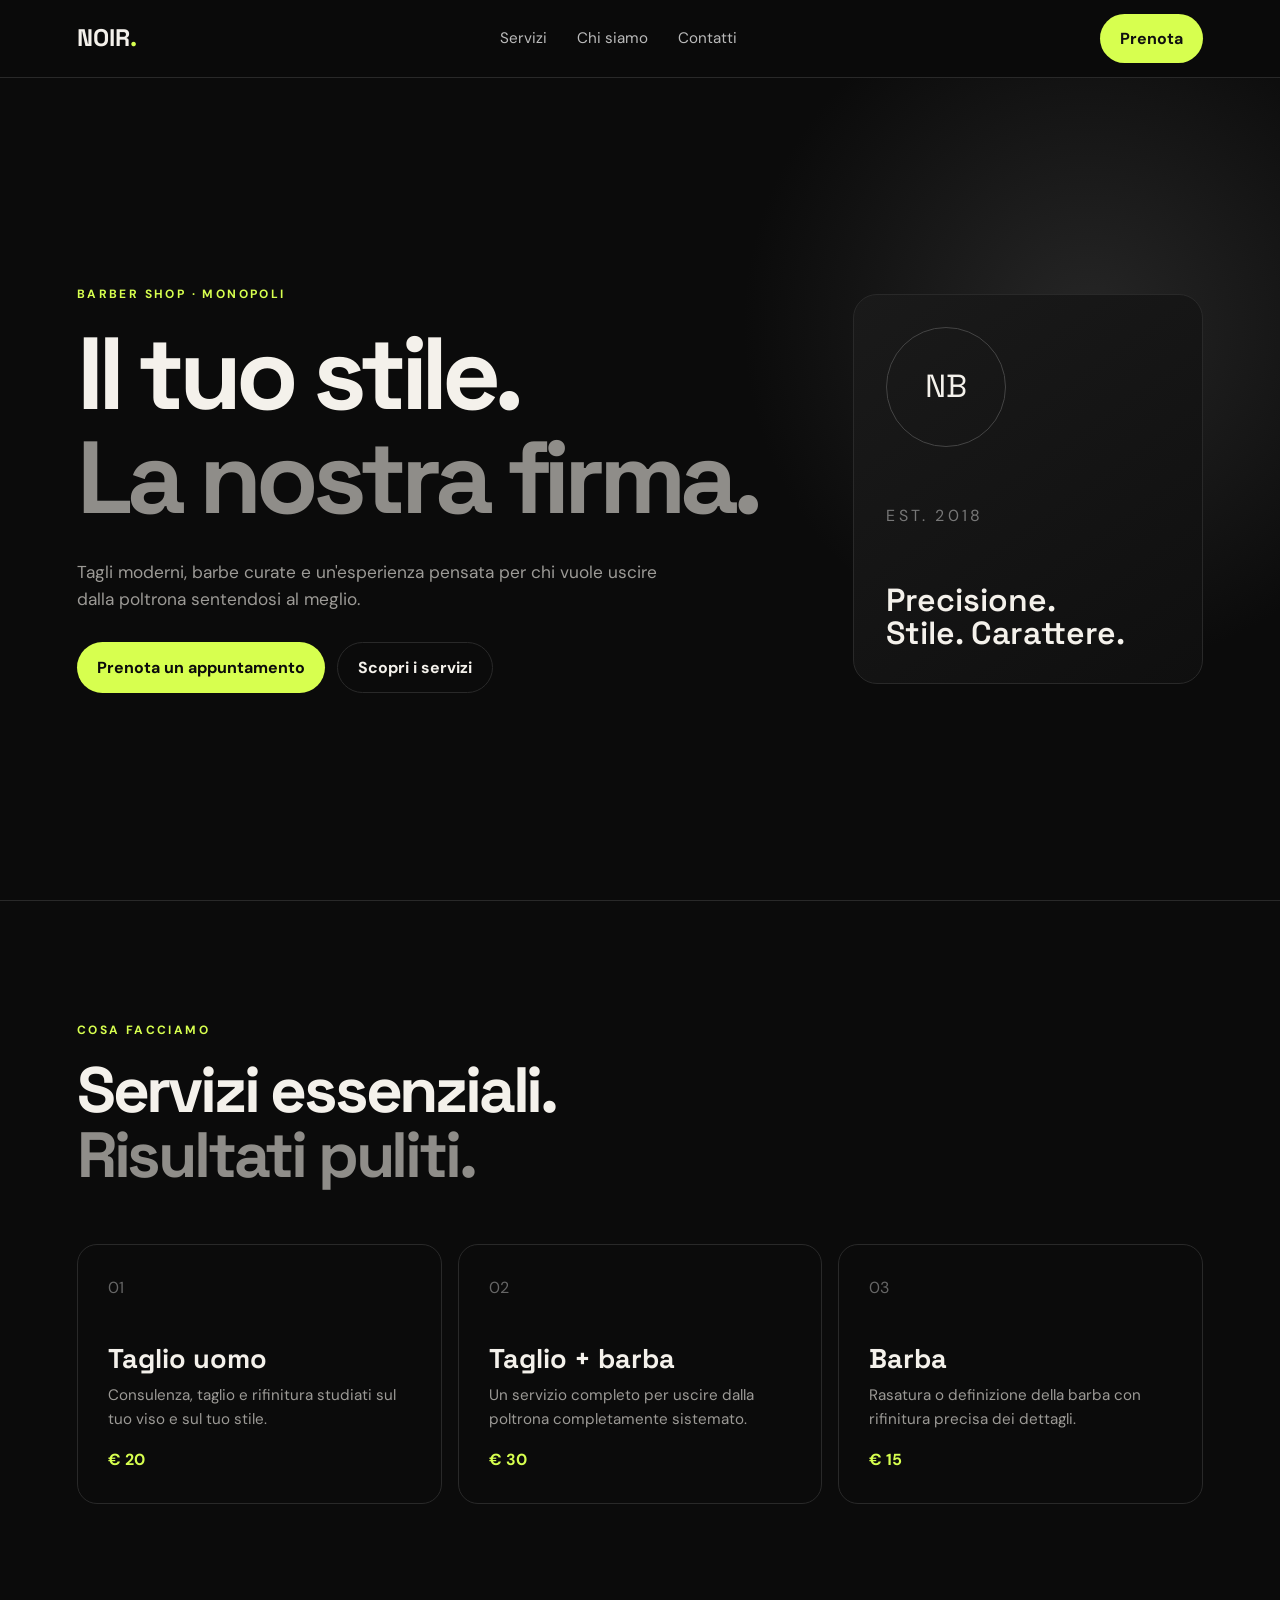
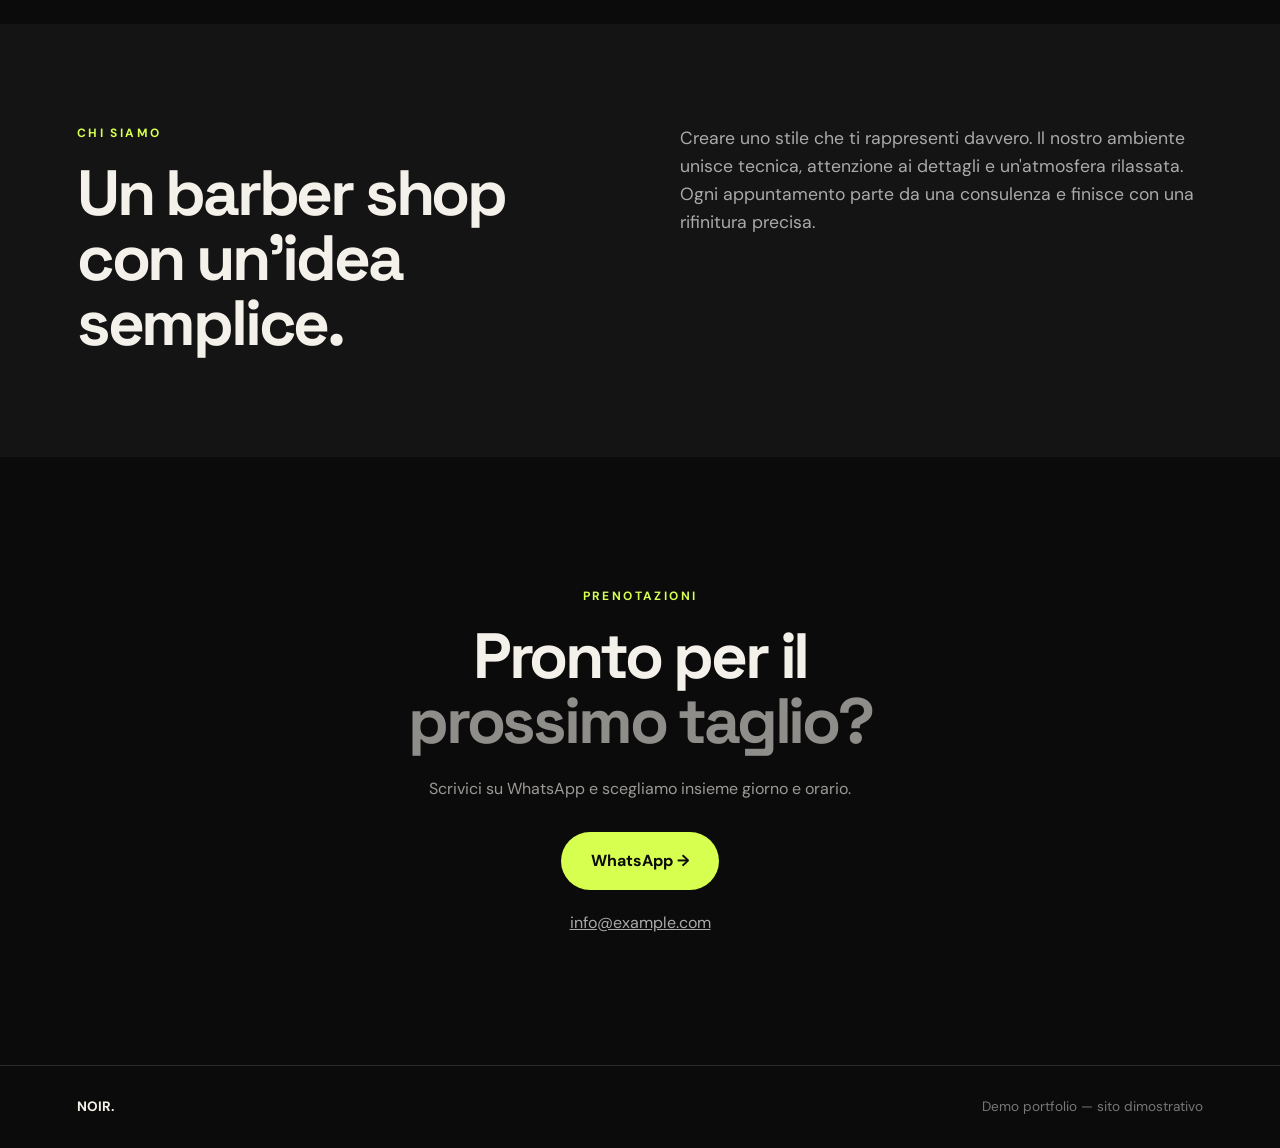
==== index.html @ 7ee90dfe "Add files via upload" ====
<!DOCTYPE html>
<html lang="it">
<head>
  <meta charset="UTF-8">
  <meta name="viewport" content="width=device-width, initial-scale=1.0">
  <meta name="description" content="Demo sito web moderno per barber shop.">
  <title>NOIR BARBER — Demo</title>
  <link rel="stylesheet" href="style.css">
</head>
<body>
  <header class="nav">
    <a class="logo" href="#home">NOIR<span>.</span></a>
    <nav>
      <a href="#servizi">Servizi</a>
      <a href="#chi-siamo">Chi siamo</a>
      <a href="#contatti">Contatti</a>
    </nav>
    <a class="nav-btn" href="#contatti">Prenota</a>
  </header>

  <main>
    <section class="hero" id="home">
      <div class="hero-content">
        <p class="eyebrow">BARBER SHOP · MONOPOLI</p>
        <h1>Il tuo stile.<br><span>La nostra firma.</span></h1>
        <p class="hero-text">Tagli moderni, barbe curate e un'esperienza pensata per chi vuole uscire dalla poltrona sentendosi al meglio.</p>
        <div class="actions">
          <a class="btn primary" href="#contatti">Prenota un appuntamento</a>
          <a class="btn ghost" href="#servizi">Scopri i servizi</a>
        </div>
      </div>
      <div class="hero-card">
        <div class="circle">NB</div>
        <p>EST. 2018</p>
        <strong>Precisione.<br>Stile. Carattere.</strong>
      </div>
    </section>

    <section class="section" id="servizi">
      <div class="section-heading">
        <p class="eyebrow">COSA FACCIAMO</p>
        <h2>Servizi essenziali.<br><span>Risultati puliti.</span></h2>
      </div>
      <div class="services">
        <article><span>01</span><h3>Taglio uomo</h3><p>Consulenza, taglio e rifinitura studiati sul tuo viso e sul tuo stile.</p><b>€ 20</b></article>
        <article><span>02</span><h3>Taglio + barba</h3><p>Un servizio completo per uscire dalla poltrona completamente sistemato.</p><b>€ 30</b></article>
        <article><span>03</span><h3>Barba</h3><p>Rasatura o definizione della barba con rifinitura precisa dei dettagli.</p><b>€ 15</b></article>
      </div>
    </section>

    <section class="about" id="chi-siamo">
      <div>
        <p class="eyebrow">CHI SIAMO</p>
        <h2>Un barber shop con un'idea semplice.</h2>
      </div>
      <p>Creare uno stile che ti rappresenti davvero. Il nostro ambiente unisce tecnica, attenzione ai dettagli e un'atmosfera rilassata. Ogni appuntamento parte da una consulenza e finisce con una rifinitura precisa.</p>
    </section>

    <section class="cta" id="contatti">
      <p class="eyebrow">PRENOTAZIONI</p>
      <h2>Pronto per il<br><span>prossimo taglio?</span></h2>
      <p>Scrivici su WhatsApp e scegliamo insieme giorno e orario.</p>
      <!-- Sostituisci 393331234567 con il vero numero del cliente -->
      <a class="btn primary big" href="https://wa.me/393331234567?text=Ciao%20Noir%20Barber%2C%20vorrei%20prenotare%20un%20appuntamento." target="_blank" rel="noopener">WhatsApp →</a>
      <a class="email" href="mailto:info@example.com">info@example.com</a>
    </section>
  </main>

  <footer>
    <strong>NOIR.</strong>
    <span>Demo portfolio — sito dimostrativo</span>
  </footer>
  <script src="script.js"></script>
</body>
</html>
---- style.css ----
@import url('https://fonts.googleapis.com/css2?family=DM+Sans:wght@400;500;700&family=Space+Grotesk:wght@500;600;700&display=swap');

:root{--bg:#0b0b0b;--panel:#141414;--text:#f4f1eb;--muted:#9c9a96;--line:#292929;--accent:#d7ff4f}
*{box-sizing:border-box;margin:0;padding:0}
html{scroll-behavior:smooth}
body{background:var(--bg);color:var(--text);font-family:'DM Sans',sans-serif;line-height:1.6}
a{color:inherit;text-decoration:none}
.nav{height:78px;padding:0 6%;display:flex;align-items:center;justify-content:space-between;border-bottom:1px solid var(--line);position:sticky;top:0;background:rgba(11,11,11,.9);backdrop-filter:blur(12px);z-index:10}
.logo{font-family:'Space Grotesk';font-weight:700;font-size:1.5rem}.logo span{color:var(--accent)}
nav{display:flex;gap:30px;color:#bbb;font-size:.95rem}nav a:hover{color:var(--text)}
.nav-btn,.btn{display:inline-flex;align-items:center;justify-content:center;border-radius:999px;padding:12px 20px;font-weight:700}
.nav-btn{background:var(--accent);color:#101010}
.hero{min-height:calc(100vh - 78px);padding:8% 6%;display:grid;grid-template-columns:1.35fr .65fr;gap:50px;align-items:center;background:radial-gradient(circle at 85% 30%,#262626 0,transparent 28%)}
.eyebrow{font-size:.75rem;letter-spacing:.2em;color:var(--accent);font-weight:700;margin-bottom:18px}
h1,h2,h3{font-family:'Space Grotesk',sans-serif;line-height:1.02}
h1{font-size:clamp(3.4rem,8vw,7.5rem);letter-spacing:-.06em}
h1 span,h2 span{color:#8f8d89}
.hero-text{max-width:620px;color:var(--muted);font-size:1.08rem;margin:28px 0}
.actions{display:flex;gap:12px;flex-wrap:wrap}
.btn{transition:.2s transform,.2s opacity}.btn:hover{transform:translateY(-2px)}
.primary{background:var(--accent);color:#0b0b0b}.ghost{border:1px solid var(--line);color:var(--text)}
.hero-card{min-height:390px;border:1px solid var(--line);background:linear-gradient(145deg,#1a1a1a,#0f0f0f);padding:32px;display:flex;flex-direction:column;justify-content:space-between;border-radius:24px}
.circle{width:120px;height:120px;border-radius:50%;display:grid;place-items:center;border:1px solid #444;font-family:'Space Grotesk';font-size:2rem}
.hero-card p{color:#777;letter-spacing:.2em}.hero-card strong{font:600 2rem/1.05 'Space Grotesk'}
.section{padding:120px 6%;border-top:1px solid var(--line)}
.section-heading h2,.about h2,.cta h2{font-size:clamp(2.5rem,5vw,5rem);letter-spacing:-.05em}
.services{display:grid;grid-template-columns:repeat(3,1fr);gap:16px;margin-top:55px}
.services article{border:1px solid var(--line);border-radius:20px;padding:30px;min-height:260px;display:flex;flex-direction:column}
.services span{color:#666}.services h3{font-size:1.7rem;margin:45px 0 10px}.services p{color:var(--muted);font-size:.95rem}.services b{margin-top:auto;color:var(--accent)}
.about{padding:100px 6%;display:grid;grid-template-columns:1fr 1fr;gap:80px;background:var(--panel)}
.about>p{color:#aaa;font-size:1.1rem;max-width:600px}
.cta{text-align:center;padding:130px 6%}.cta h2{margin-bottom:22px}.cta>p:not(.eyebrow){color:var(--muted);margin-bottom:30px}.big{padding:16px 30px}.email{display:block;margin-top:20px;color:#aaa;text-decoration:underline}
footer{padding:30px 6%;border-top:1px solid var(--line);display:flex;justify-content:space-between;color:#777;font-size:.85rem}footer strong{color:var(--text)}
@media(max-width:800px){nav{display:none}.hero{grid-template-columns:1fr;padding-top:70px}.hero-card{min-height:280px}.services,.about{grid-template-columns:1fr}.section{padding:80px 6%}.about{gap:35px}.hero h1{font-size:clamp(3.3rem,16vw,5rem)}footer{flex-direction:column;gap:8px}}
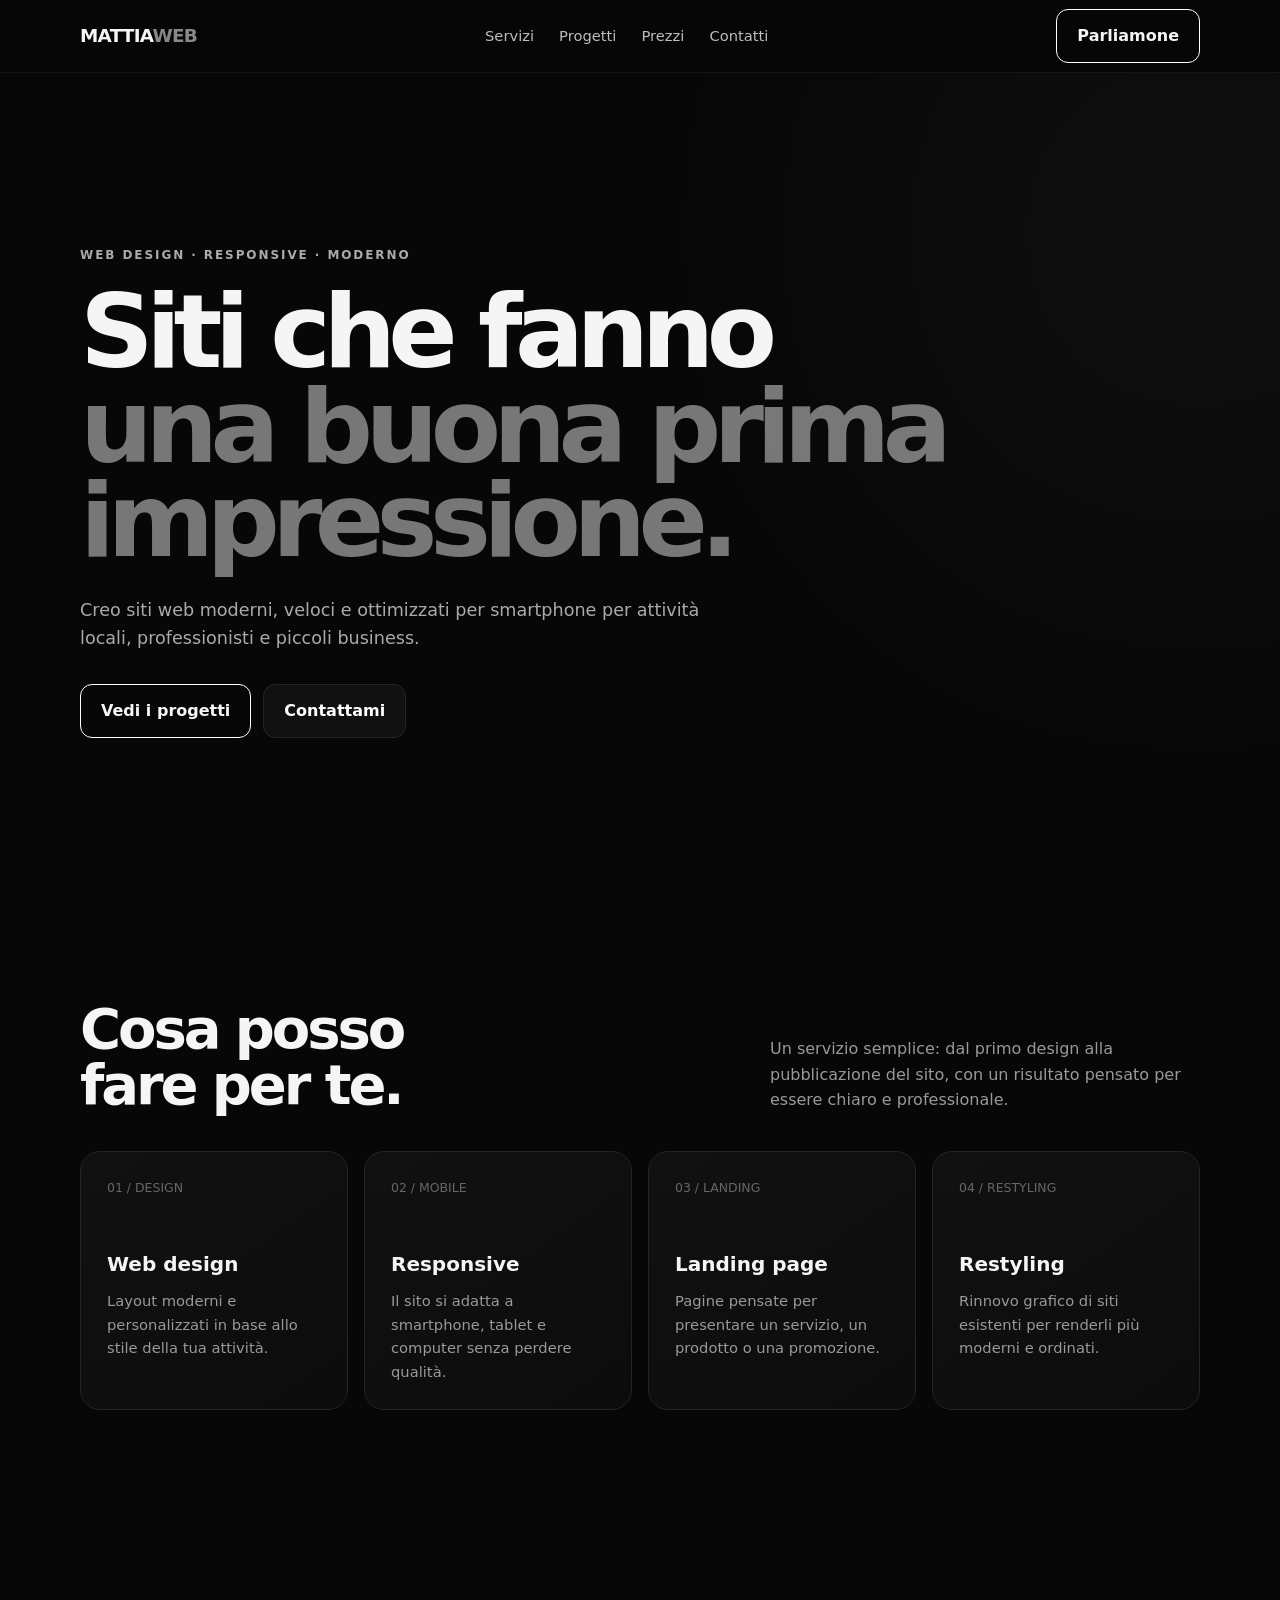
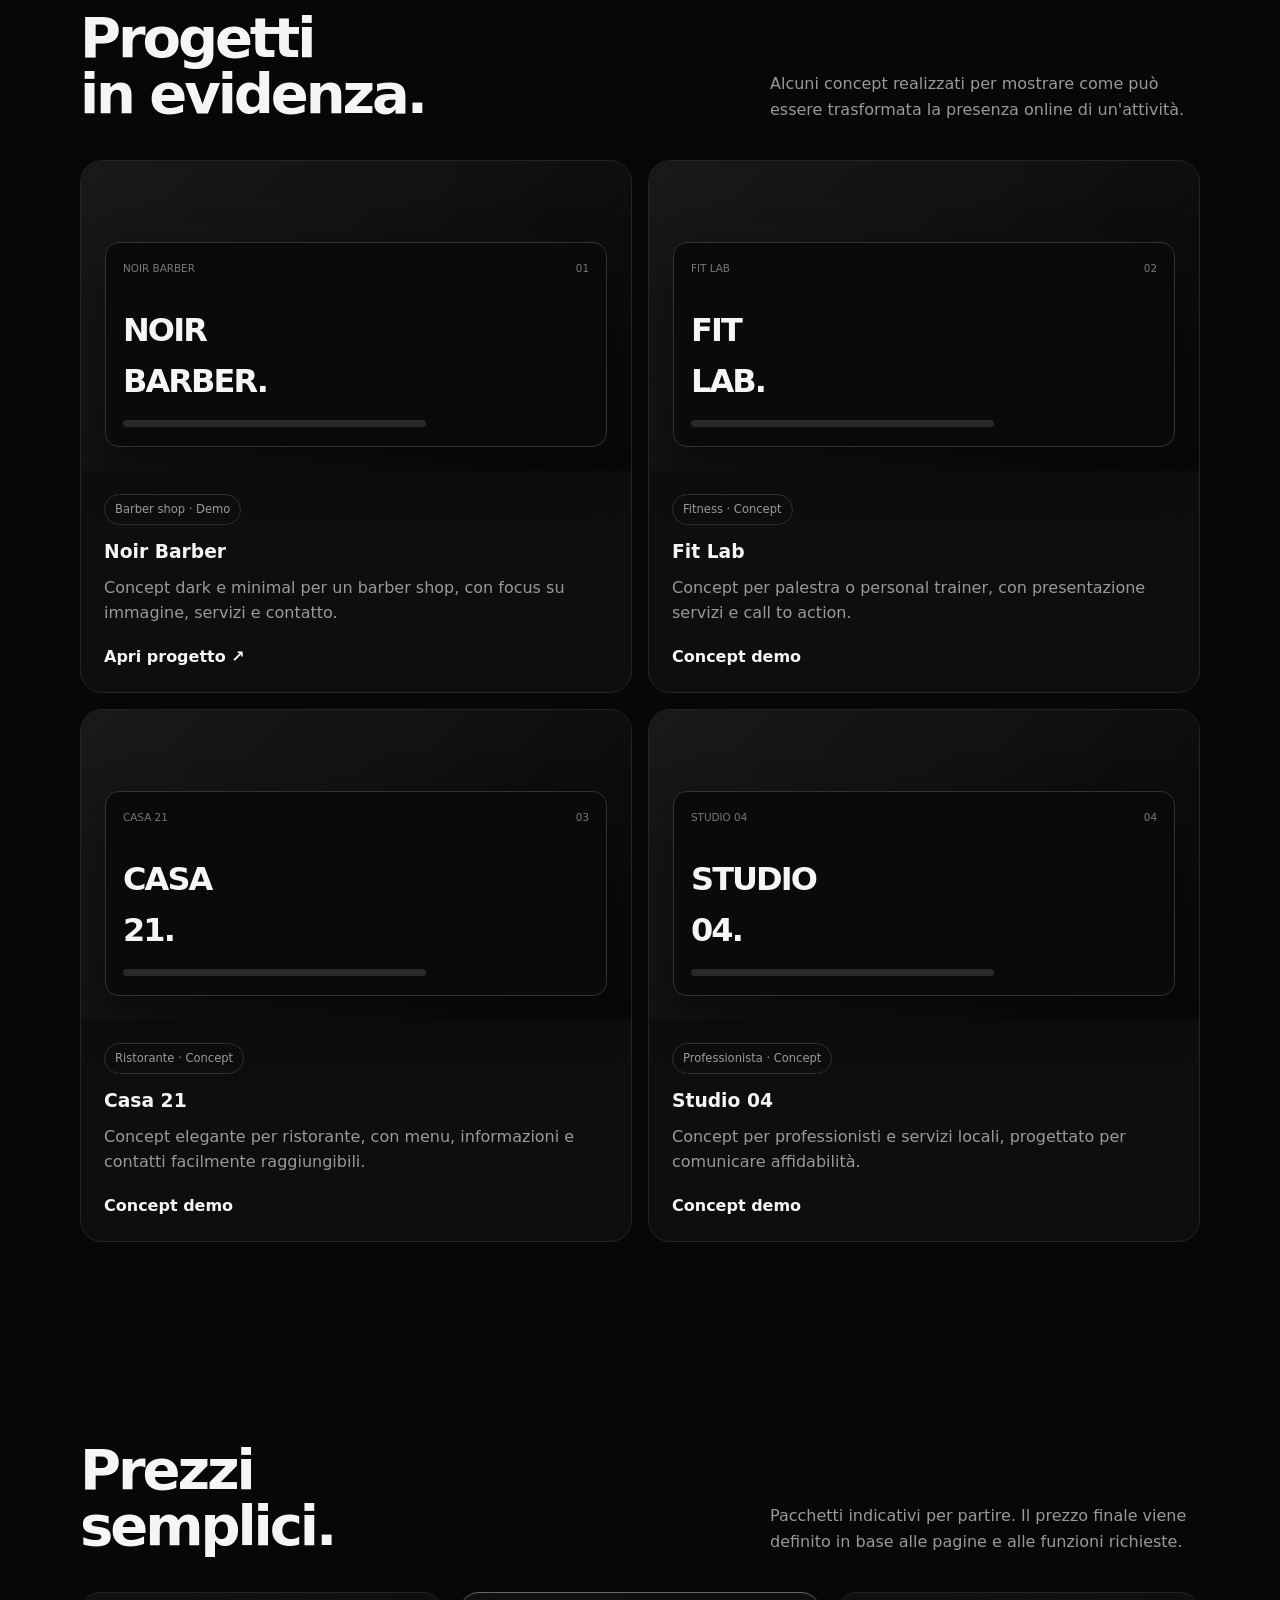
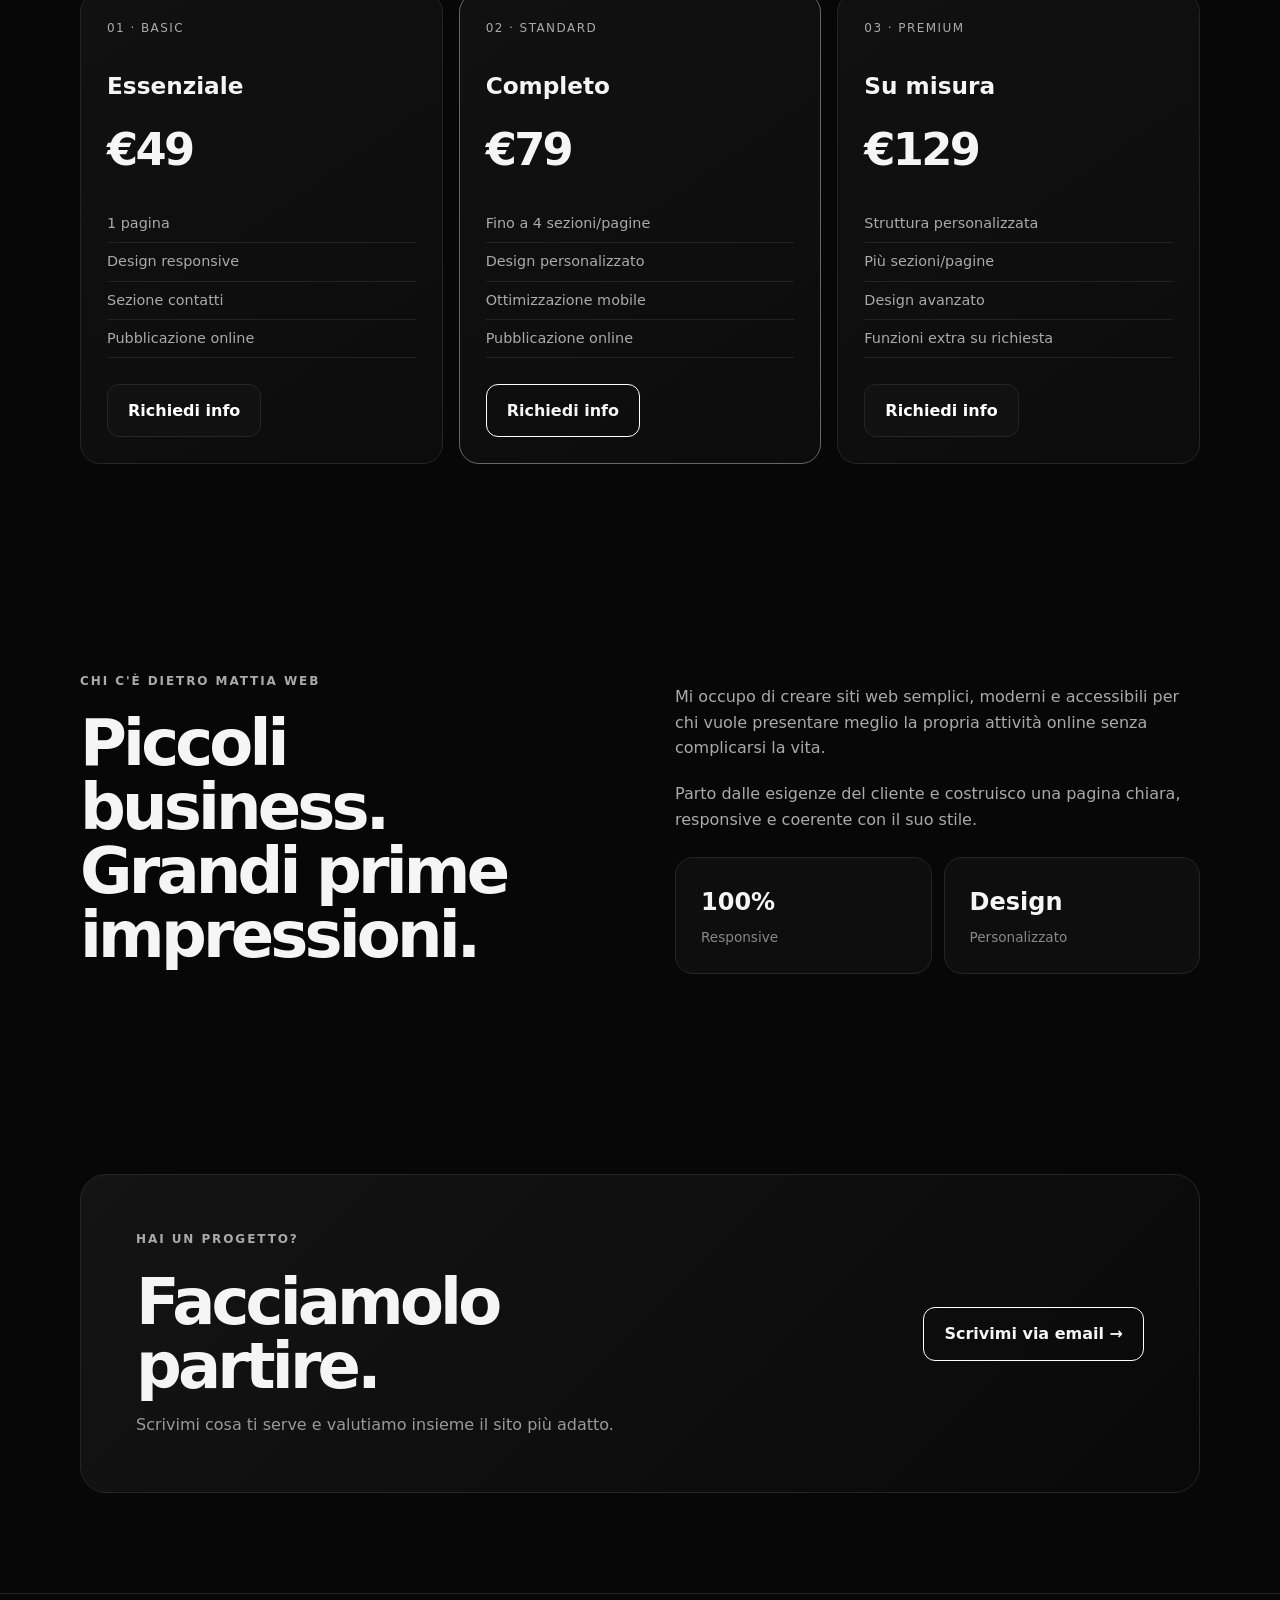
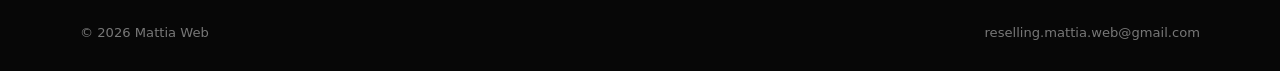
==== commit 75ed2b2d: "Rename index (1).html to index.html" ====
--- a/index.html
+++ b/index.html
@@ -3,73 +3,271 @@
 <head>
   <meta charset="UTF-8">
   <meta name="viewport" content="width=device-width, initial-scale=1.0">
-  <meta name="description" content="Demo sito web moderno per barber shop.">
-  <title>NOIR BARBER — Demo</title>
-  <link rel="stylesheet" href="style.css">
+  <meta name="description" content="Mattia Web - Siti web moderni e responsive per attività locali, professionisti e piccoli business.">
+  <title>Mattia Web — Siti web moderni</title>
+  <style>
+    :root{
+      --bg:#070707; --card:#101010; --card2:#151515; --text:#f5f5f5;
+      --muted:#a3a3a3; --line:#252525; --accent:#fff; --max:1120px;
+    }
+    *{box-sizing:border-box;margin:0;padding:0}
+    html{scroll-behavior:smooth}
+    body{font-family:Inter,system-ui,-apple-system,Segoe UI,Roboto,Arial,sans-serif;background:var(--bg);color:var(--text);line-height:1.6}
+    a{color:inherit;text-decoration:none}
+    .container{width:min(var(--max),92%);margin:auto}
+    nav{position:sticky;top:0;z-index:20;background:rgba(7,7,7,.82);backdrop-filter:blur(14px);border-bottom:1px solid rgba(255,255,255,.06)}
+    .navin{height:72px;display:flex;align-items:center;justify-content:space-between}
+    .logo{font-size:1.15rem;font-weight:800;letter-spacing:-.04em}
+    .logo span{color:#888}
+    .navlinks{display:flex;gap:25px;color:#bdbdbd;font-size:.92rem}
+    .navlinks a:hover{color:#fff}
+    .btn{display:inline-flex;align-items:center;justify-content:center;padding:13px 20px;border:1px solid #fff;border-radius:12px;font-weight:700;transition:.2s}
+    .btn:hover{background:#fff;color:#000;transform:translateY(-2px)}
+    .btn.dark{border-color:var(--line);background:#111;color:#fff}
+    .hero{min-height:calc(100vh - 72px);display:flex;align-items:center;padding:90px 0 80px;position:relative;overflow:hidden}
+    .hero:before{content:"";position:absolute;width:520px;height:520px;border-radius:50%;background:#fff;filter:blur(180px);opacity:.055;right:-180px;top:-100px}
+    .eyebrow{color:#aaa;text-transform:uppercase;letter-spacing:.16em;font-size:.75rem;font-weight:700;margin-bottom:20px}
+    h1{font-size:clamp(3.1rem,8vw,7rem);line-height:.92;letter-spacing:-.075em;max-width:900px}
+    .hero h1 span{color:#777}
+    .lead{max-width:650px;color:#aaa;font-size:1.1rem;margin:28px 0 32px}
+    .actions{display:flex;gap:12px;flex-wrap:wrap}
+    section{padding:100px 0}
+    .section-head{display:flex;justify-content:space-between;gap:30px;align-items:end;margin-bottom:38px}
+    .section-head h2{font-size:clamp(2rem,5vw,3.5rem);letter-spacing:-.055em;line-height:1}
+    .section-head p{max-width:430px;color:#999}
+    .grid{display:grid;gap:16px}
+    .services{grid-template-columns:repeat(4,1fr)}
+    .card{background:linear-gradient(145deg,#111,#0c0c0c);border:1px solid var(--line);border-radius:20px;padding:26px;min-height:210px}
+    .num{color:#666;font-size:.78rem;margin-bottom:50px}
+    .card h3{font-size:1.25rem;margin-bottom:9px}
+    .card p{color:#999;font-size:.92rem}
+    .projects{grid-template-columns:repeat(2,1fr)}
+    .project{overflow:hidden;border:1px solid var(--line);border-radius:22px;background:#0e0e0e}
+    .preview{height:310px;padding:24px;display:flex;align-items:end;background:linear-gradient(135deg,#191919,#080808)}
+    .mock{width:100%;height:205px;border:1px solid #333;border-radius:14px;background:#0a0a0a;padding:17px;box-shadow:0 18px 50px rgba(0,0,0,.45)}
+    .mocktop{display:flex;justify-content:space-between;color:#777;font-size:.65rem;margin-bottom:28px}
+    .mocktitle{font-size:2rem;letter-spacing:-.06em;font-weight:800}
+    .mockline{height:7px;background:#292929;border-radius:8px;width:65%;margin-top:13px}
+    .project-body{padding:23px}
+    .tag{display:inline-block;border:1px solid #303030;border-radius:100px;padding:5px 10px;color:#999;font-size:.72rem;margin-bottom:12px}
+    .project-body p{color:#999;margin:8px 0 18px}
+    .textlink{font-weight:700}
+    .textlink:hover{text-decoration:underline}
+    .pricing{grid-template-columns:repeat(3,1fr)}
+    .price{position:relative}
+    .price.featured{border-color:#666}
+    .price .label{font-size:.75rem;color:#aaa;margin-bottom:28px;text-transform:uppercase;letter-spacing:.12em}
+    .price h3{font-size:1.45rem}
+    .price strong{font-size:2.8rem;letter-spacing:-.06em;display:block;margin:10px 0 18px}
+    .price ul{list-style:none;color:#aaa;font-size:.9rem;margin:20px 0 26px}
+    .price li{padding:7px 0;border-bottom:1px solid #222}
+    .about{display:grid;grid-template-columns:1fr 1fr;gap:70px;align-items:center}
+    .about h2{font-size:clamp(2.2rem,5vw,4.5rem);letter-spacing:-.06em;line-height:1}
+    .about p{color:#aaa;margin-top:20px}
+    .facts{display:grid;grid-template-columns:1fr 1fr;gap:12px}
+    .fact{border:1px solid var(--line);border-radius:18px;padding:25px;background:#0e0e0e}
+    .fact strong{font-size:1.5rem}
+    .fact span{display:block;color:#888;font-size:.85rem;margin-top:5px}
+    .contact{border:1px solid var(--line);border-radius:26px;padding:55px;background:linear-gradient(135deg,#141414,#090909);display:flex;justify-content:space-between;align-items:center;gap:30px}
+    .contact h2{font-size:clamp(2.2rem,5vw,4rem);letter-spacing:-.06em;line-height:1}
+    .contact p{color:#999;margin-top:14px}
+    footer{border-top:1px solid var(--line);padding:28px 0;color:#777;font-size:.82rem}
+    .footin{display:flex;justify-content:space-between;gap:20px}
+    @media(max-width:850px){
+      .services,.pricing{grid-template-columns:1fr 1fr}
+      .about{grid-template-columns:1fr}
+      .contact{display:block}.contact .btn{margin-top:25px}
+    }
+    @media(max-width:620px){
+      .navlinks{display:none}.navin{height:62px}
+      .hero{min-height:auto;padding:85px 0}
+      section{padding:75px 0}
+      .services,.pricing,.projects{grid-template-columns:1fr}
+      .preview{height:260px}.mock{height:175px}
+      .section-head{display:block}.section-head p{margin-top:15px}
+      .facts{grid-template-columns:1fr}
+      .footin{display:block}.footin span{display:block;margin-top:8px}
+    }
+  </style>
 </head>
 <body>
-  <header class="nav">
-    <a class="logo" href="#home">NOIR<span>.</span></a>
-    <nav>
+
+<nav>
+  <div class="container navin">
+    <a class="logo" href="#">MATTIA<span>WEB</span></a>
+    <div class="navlinks">
       <a href="#servizi">Servizi</a>
-      <a href="#chi-siamo">Chi siamo</a>
+      <a href="#progetti">Progetti</a>
+      <a href="#prezzi">Prezzi</a>
       <a href="#contatti">Contatti</a>
-    </nav>
-    <a class="nav-btn" href="#contatti">Prenota</a>
-  </header>
-
-  <main>
-    <section class="hero" id="home">
-      <div class="hero-content">
-        <p class="eyebrow">BARBER SHOP · MONOPOLI</p>
-        <h1>Il tuo stile.<br><span>La nostra firma.</span></h1>
-        <p class="hero-text">Tagli moderni, barbe curate e un'esperienza pensata per chi vuole uscire dalla poltrona sentendosi al meglio.</p>
-        <div class="actions">
-          <a class="btn primary" href="#contatti">Prenota un appuntamento</a>
-          <a class="btn ghost" href="#servizi">Scopri i servizi</a>
-        </div>
+    </div>
+    <a class="btn" href="mailto:reselling.mattia.web@gmail.com">Parliamone</a>
+  </div>
+</nav>
+
+<header class="hero">
+  <div class="container">
+    <div class="eyebrow">Web design · Responsive · Moderno</div>
+    <h1>Siti che fanno<br><span>una buona prima impressione.</span></h1>
+    <p class="lead">Creo siti web moderni, veloci e ottimizzati per smartphone per attività locali, professionisti e piccoli business.</p>
+    <div class="actions">
+      <a class="btn" href="#progetti">Vedi i progetti</a>
+      <a class="btn dark" href="mailto:reselling.mattia.web@gmail.com">Contattami</a>
+    </div>
+  </div>
+</header>
+
+<section id="servizi">
+  <div class="container">
+    <div class="section-head">
+      <h2>Cosa posso<br>fare per te.</h2>
+      <p>Un servizio semplice: dal primo design alla pubblicazione del sito, con un risultato pensato per essere chiaro e professionale.</p>
+    </div>
+    <div class="grid services">
+      <article class="card"><div class="num">01 / DESIGN</div><h3>Web design</h3><p>Layout moderni e personalizzati in base allo stile della tua attività.</p></article>
+      <article class="card"><div class="num">02 / MOBILE</div><h3>Responsive</h3><p>Il sito si adatta a smartphone, tablet e computer senza perdere qualità.</p></article>
+      <article class="card"><div class="num">03 / LANDING</div><h3>Landing page</h3><p>Pagine pensate per presentare un servizio, un prodotto o una promozione.</p></article>
+      <article class="card"><div class="num">04 / RESTYLING</div><h3>Restyling</h3><p>Rinnovo grafico di siti esistenti per renderli più moderni e ordinati.</p></article>
+    </div>
+  </div>
+</section>
+
+<section id="progetti">
+  <div class="container">
+    <div class="section-head">
+      <h2>Progetti<br>in evidenza.</h2>
+      <p>Alcuni concept realizzati per mostrare come può essere trasformata la presenza online di un'attività.</p>
+    </div>
+    <div class="grid projects">
+      <article class="project">
+        <div class="preview">
+          <div class="mock">
+            <div class="mocktop"><span>NOIR BARBER</span><span>01</span></div>
+            <div class="mocktitle">NOIR<br>BARBER.</div>
+            <div class="mockline"></div>
+          </div>
+        </div>
+        <div class="project-body">
+          <span class="tag">Barber shop · Demo</span>
+          <h3>Noir Barber</h3>
+          <p>Concept dark e minimal per un barber shop, con focus su immagine, servizi e contatto.</p>
+          <a class="textlink" href="https://resellingmattiaweb-sudo.github.io/noir-barber/" target="_blank" rel="noopener">Apri progetto ↗</a>
+        </div>
+      </article>
+
+      <article class="project">
+        <div class="preview">
+          <div class="mock">
+            <div class="mocktop"><span>FIT LAB</span><span>02</span></div>
+            <div class="mocktitle">FIT<br>LAB.</div>
+            <div class="mockline"></div>
+          </div>
+        </div>
+        <div class="project-body">
+          <span class="tag">Fitness · Concept</span>
+          <h3>Fit Lab</h3>
+          <p>Concept per palestra o personal trainer, con presentazione servizi e call to action.</p>
+          <span class="textlink">Concept demo</span>
+        </div>
+      </article>
+
+      <article class="project">
+        <div class="preview">
+          <div class="mock">
+            <div class="mocktop"><span>CASA 21</span><span>03</span></div>
+            <div class="mocktitle">CASA<br>21.</div>
+            <div class="mockline"></div>
+          </div>
+        </div>
+        <div class="project-body">
+          <span class="tag">Ristorante · Concept</span>
+          <h3>Casa 21</h3>
+          <p>Concept elegante per ristorante, con menu, informazioni e contatti facilmente raggiungibili.</p>
+          <span class="textlink">Concept demo</span>
+        </div>
+      </article>
+
+      <article class="project">
+        <div class="preview">
+          <div class="mock">
+            <div class="mocktop"><span>STUDIO 04</span><span>04</span></div>
+            <div class="mocktitle">STUDIO<br>04.</div>
+            <div class="mockline"></div>
+          </div>
+        </div>
+        <div class="project-body">
+          <span class="tag">Professionista · Concept</span>
+          <h3>Studio 04</h3>
+          <p>Concept per professionisti e servizi locali, progettato per comunicare affidabilità.</p>
+          <span class="textlink">Concept demo</span>
+        </div>
+      </article>
+    </div>
+  </div>
+</section>
+
+<section id="prezzi">
+  <div class="container">
+    <div class="section-head">
+      <h2>Prezzi<br>semplici.</h2>
+      <p>Pacchetti indicativi per partire. Il prezzo finale viene definito in base alle pagine e alle funzioni richieste.</p>
+    </div>
+    <div class="grid pricing">
+      <article class="card price">
+        <div class="label">01 · Basic</div><h3>Essenziale</h3><strong>€49</strong>
+        <ul><li>1 pagina</li><li>Design responsive</li><li>Sezione contatti</li><li>Pubblicazione online</li></ul>
+        <a class="btn dark" href="mailto:reselling.mattia.web@gmail.com?subject=Richiesta%20sito%20Basic">Richiedi info</a>
+      </article>
+      <article class="card price featured">
+        <div class="label">02 · Standard</div><h3>Completo</h3><strong>€79</strong>
+        <ul><li>Fino a 4 sezioni/pagine</li><li>Design personalizzato</li><li>Ottimizzazione mobile</li><li>Pubblicazione online</li></ul>
+        <a class="btn" href="mailto:reselling.mattia.web@gmail.com?subject=Richiesta%20sito%20Standard">Richiedi info</a>
+      </article>
+      <article class="card price">
+        <div class="label">03 · Premium</div><h3>Su misura</h3><strong>€129</strong>
+        <ul><li>Struttura personalizzata</li><li>Più sezioni/pagine</li><li>Design avanzato</li><li>Funzioni extra su richiesta</li></ul>
+        <a class="btn dark" href="mailto:reselling.mattia.web@gmail.com?subject=Richiesta%20sito%20Premium">Richiedi info</a>
+      </article>
+    </div>
+  </div>
+</section>
+
+<section>
+  <div class="container about">
+    <div>
+      <div class="eyebrow">Chi c'è dietro Mattia Web</div>
+      <h2>Piccoli business.<br>Grandi prime impressioni.</h2>
+    </div>
+    <div>
+      <p>Mi occupo di creare siti web semplici, moderni e accessibili per chi vuole presentare meglio la propria attività online senza complicarsi la vita.</p>
+      <p>Parto dalle esigenze del cliente e costruisco una pagina chiara, responsive e coerente con il suo stile.</p>
+      <div class="facts" style="margin-top:25px">
+        <div class="fact"><strong>100%</strong><span>Responsive</span></div>
+        <div class="fact"><strong>Design</strong><span>Personalizzato</span></div>
       </div>
-      <div class="hero-card">
-        <div class="circle">NB</div>
-        <p>EST. 2018</p>
-        <strong>Precisione.<br>Stile. Carattere.</strong>
+    </div>
+  </div>
+</section>
+
+<section id="contatti">
+  <div class="container">
+    <div class="contact">
+      <div>
+        <div class="eyebrow">Hai un progetto?</div>
+        <h2>Facciamolo<br>partire.</h2>
+        <p>Scrivimi cosa ti serve e valutiamo insieme il sito più adatto.</p>
       </div>
-    </section>
-
-    <section class="section" id="servizi">
-      <div class="section-heading">
-        <p class="eyebrow">COSA FACCIAMO</p>
-        <h2>Servizi essenziali.<br><span>Risultati puliti.</span></h2>
-      </div>
-      <div class="services">
-        <article><span>01</span><h3>Taglio uomo</h3><p>Consulenza, taglio e rifinitura studiati sul tuo viso e sul tuo stile.</p><b>€ 20</b></article>
-        <article><span>02</span><h3>Taglio + barba</h3><p>Un servizio completo per uscire dalla poltrona completamente sistemato.</p><b>€ 30</b></article>
-        <article><span>03</span><h3>Barba</h3><p>Rasatura o definizione della barba con rifinitura precisa dei dettagli.</p><b>€ 15</b></article>
-      </div>
-    </section>
-
-    <section class="about" id="chi-siamo">
-      <div>
-        <p class="eyebrow">CHI SIAMO</p>
-        <h2>Un barber shop con un'idea semplice.</h2>
-      </div>
-      <p>Creare uno stile che ti rappresenti davvero. Il nostro ambiente unisce tecnica, attenzione ai dettagli e un'atmosfera rilassata. Ogni appuntamento parte da una consulenza e finisce con una rifinitura precisa.</p>
-    </section>
-
-    <section class="cta" id="contatti">
-      <p class="eyebrow">PRENOTAZIONI</p>
-      <h2>Pronto per il<br><span>prossimo taglio?</span></h2>
-      <p>Scrivici su WhatsApp e scegliamo insieme giorno e orario.</p>
-      <!-- Sostituisci 393331234567 con il vero numero del cliente -->
-      <a class="btn primary big" href="https://wa.me/393331234567?text=Ciao%20Noir%20Barber%2C%20vorrei%20prenotare%20un%20appuntamento." target="_blank" rel="noopener">WhatsApp →</a>
-      <a class="email" href="mailto:info@example.com">info@example.com</a>
-    </section>
-  </main>
-
-  <footer>
-    <strong>NOIR.</strong>
-    <span>Demo portfolio — sito dimostrativo</span>
-  </footer>
-  <script src="script.js"></script>
+      <a class="btn" href="mailto:reselling.mattia.web@gmail.com?subject=Richiesta%20informazioni%20sito">Scrivimi via email →</a>
+    </div>
+  </div>
+</section>
+
+<footer>
+  <div class="container footin">
+    <span>© 2026 Mattia Web</span>
+    <span>reselling.mattia.web@gmail.com</span>
+  </div>
+</footer>
+
 </body>
 </html>
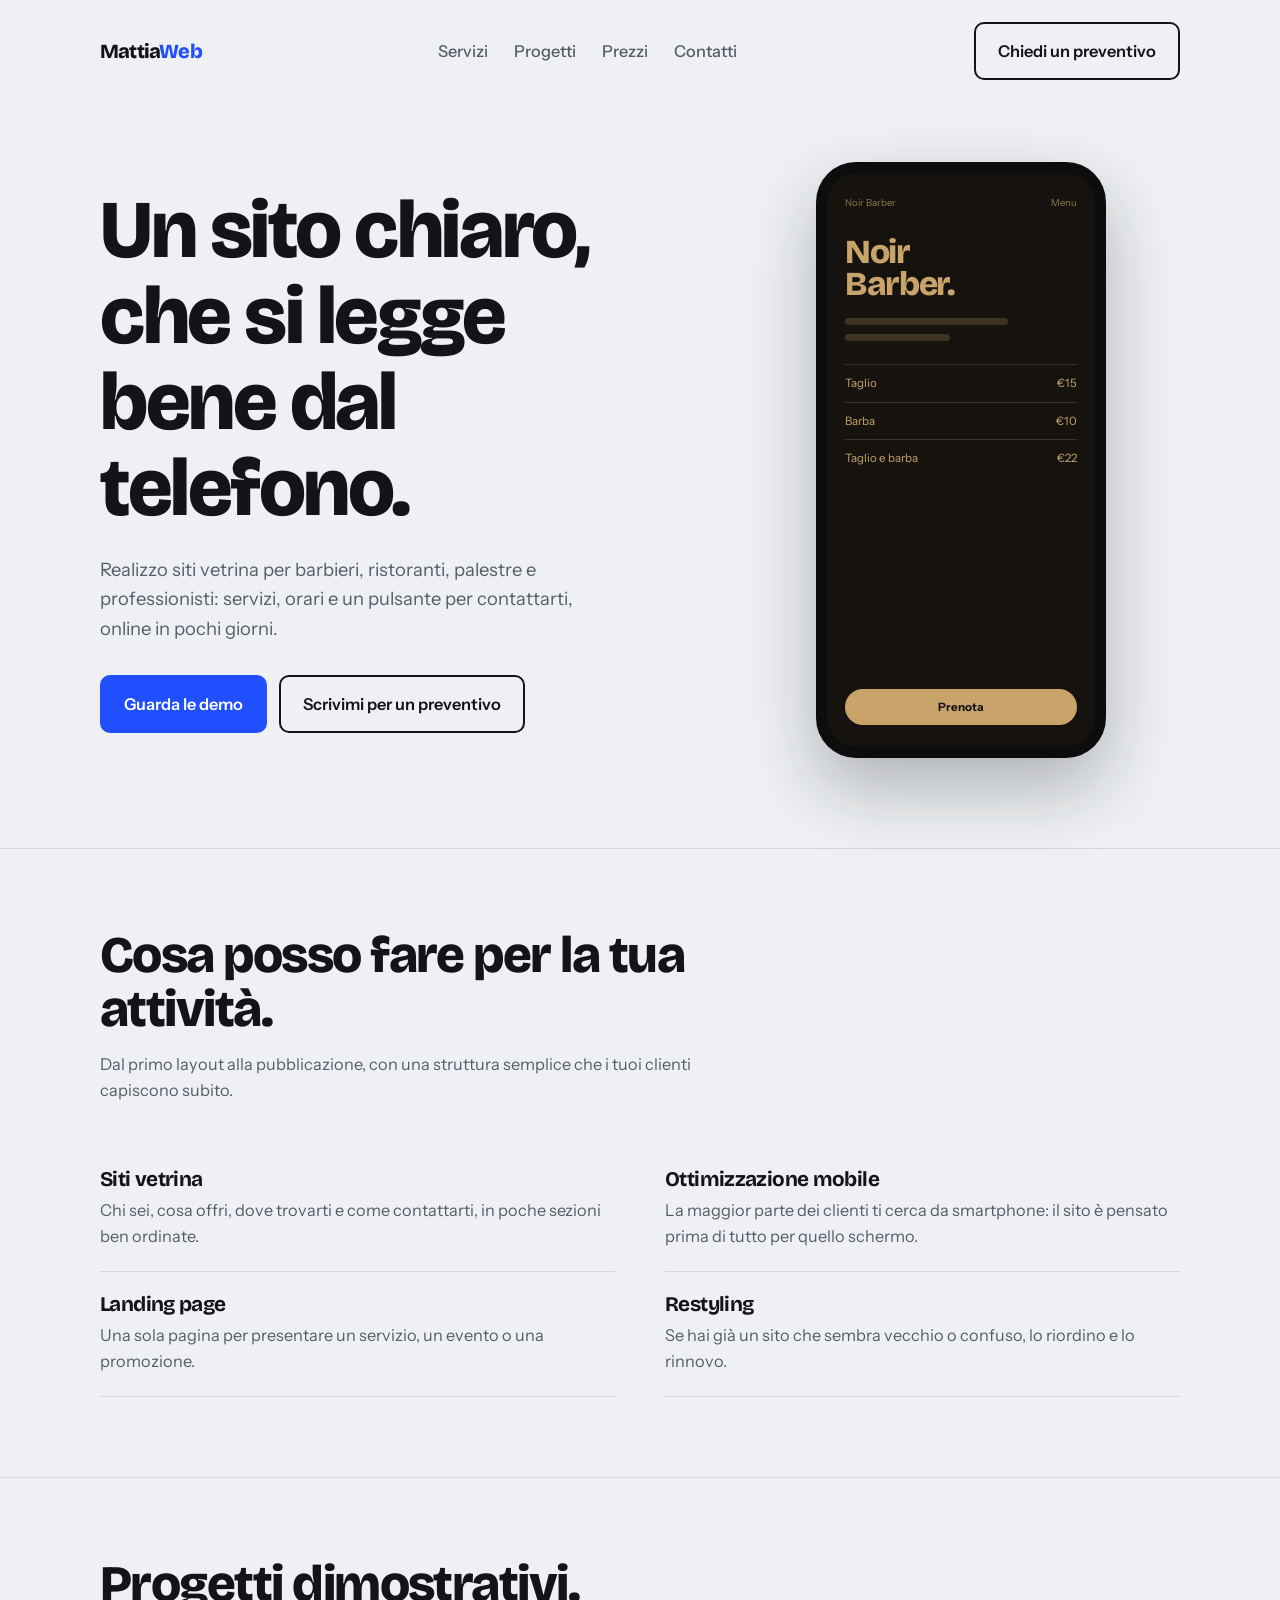
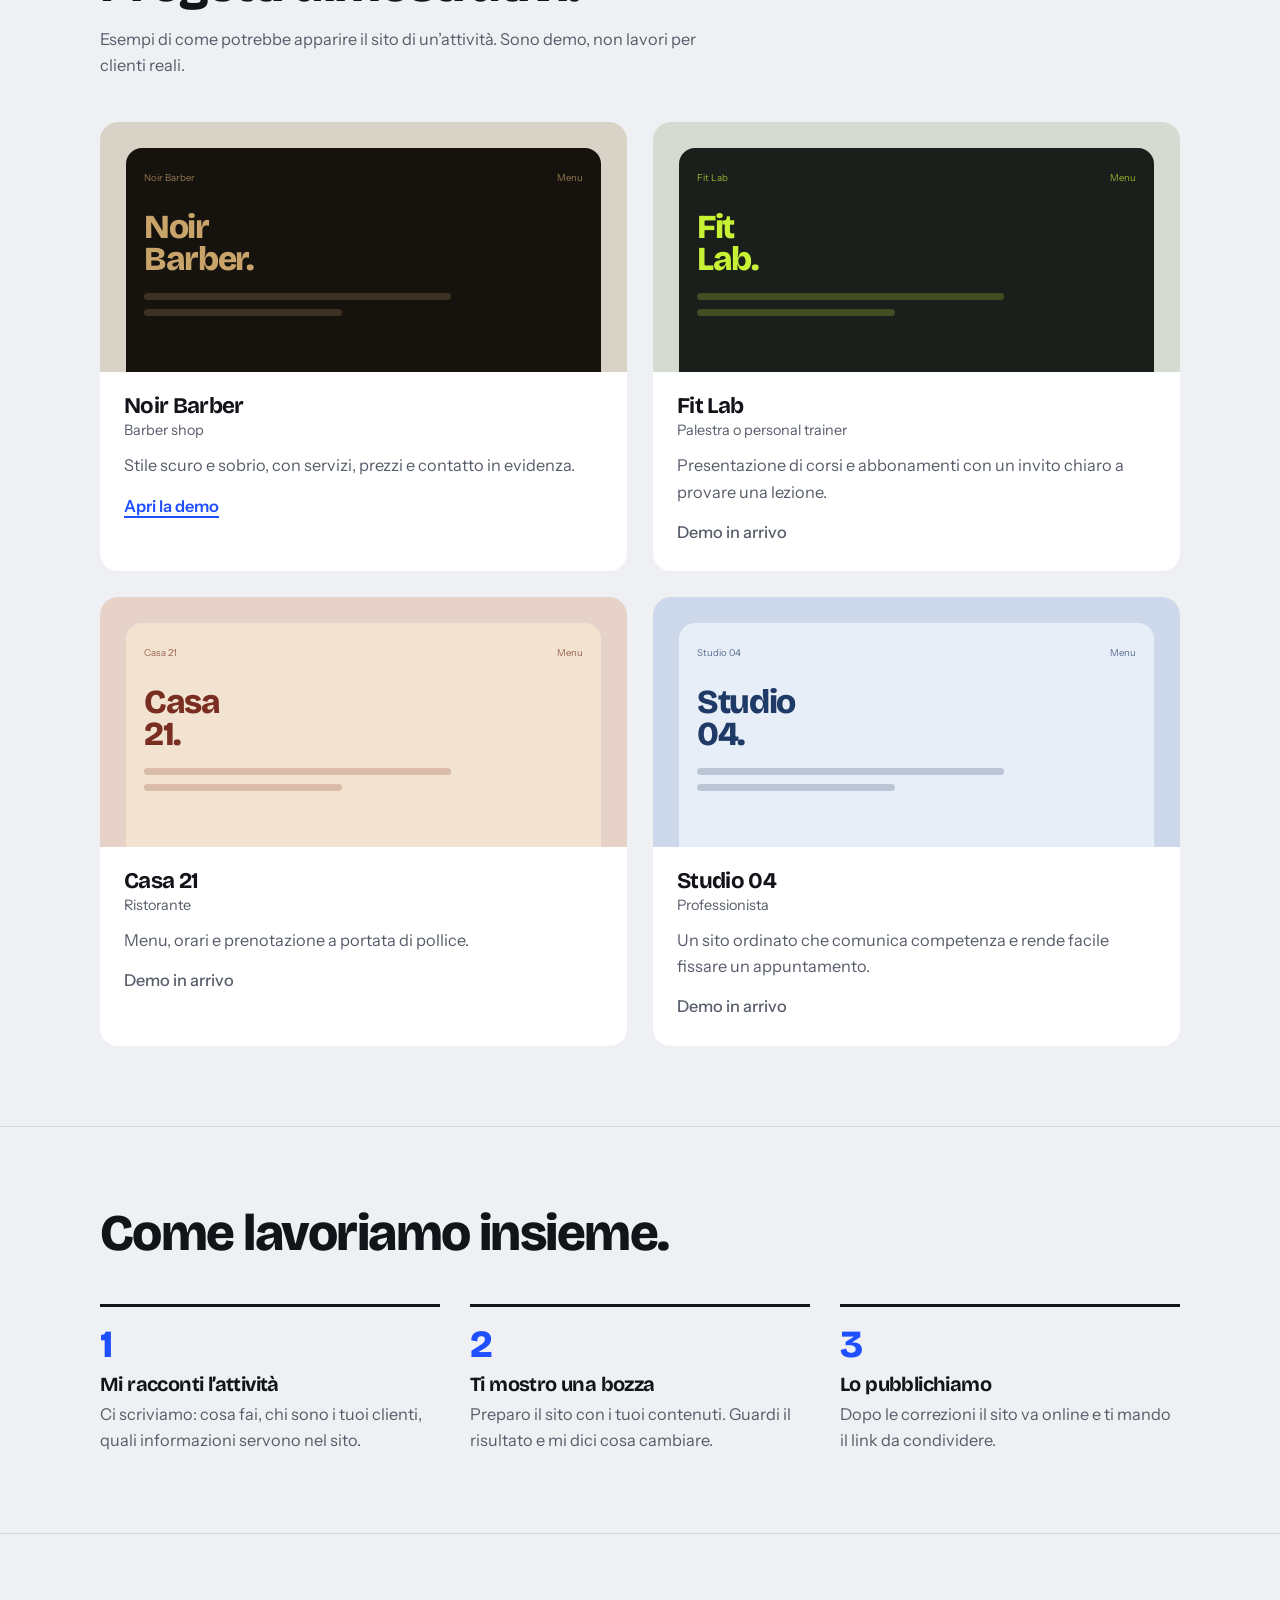
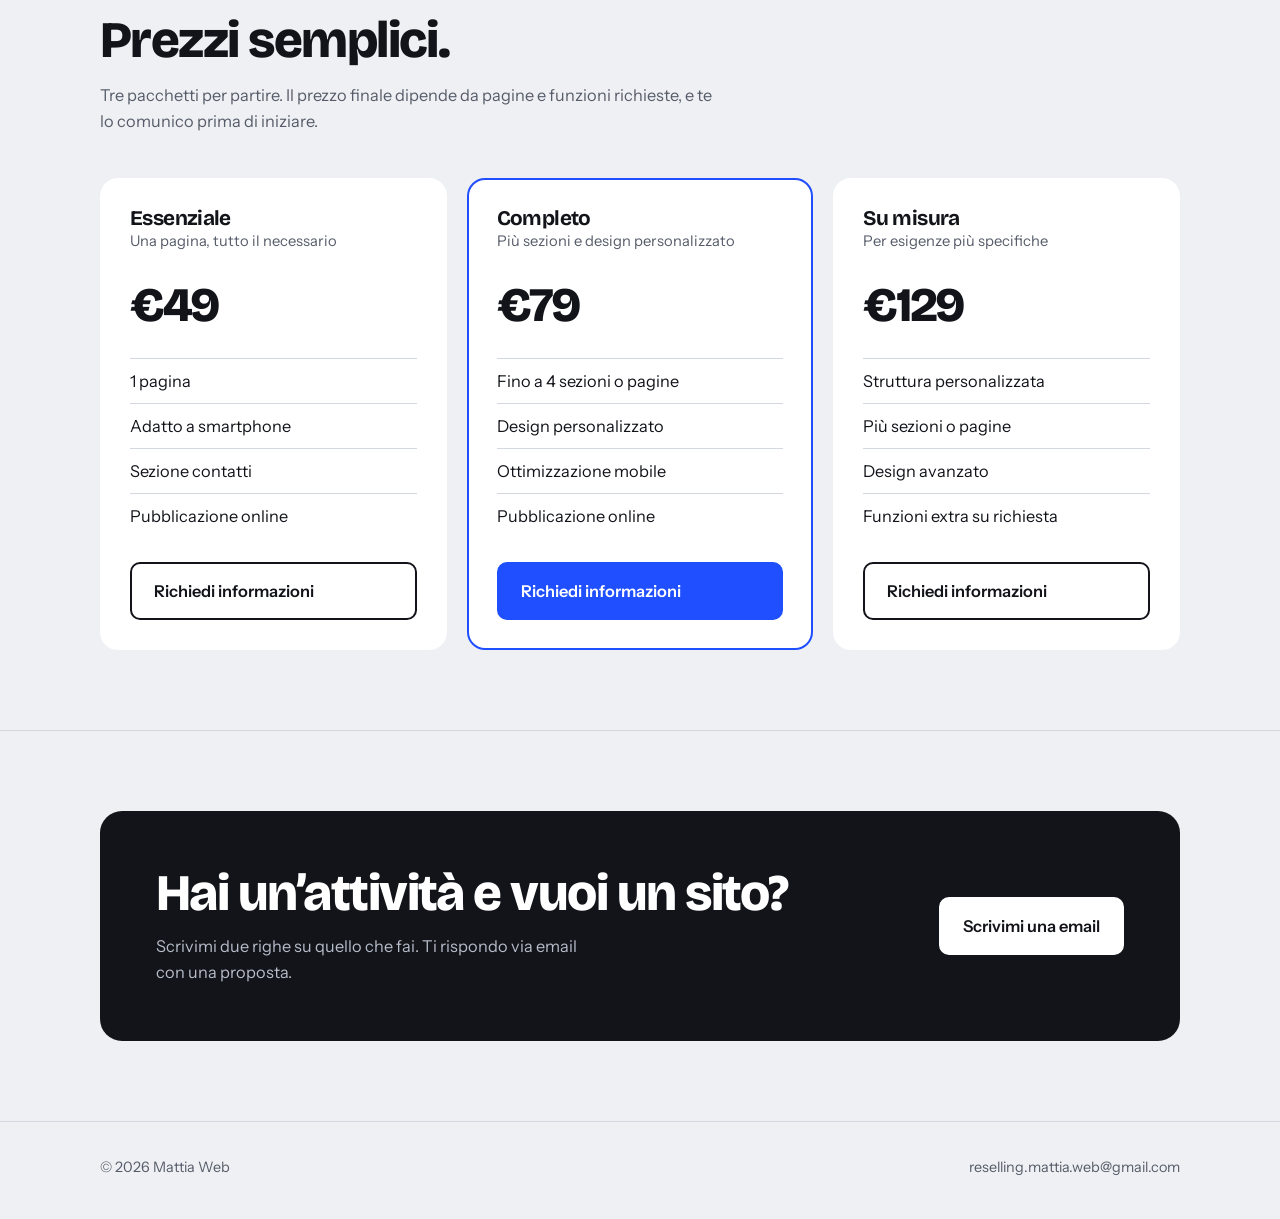
==== commit 76e5d615: "Update index.html" ====
--- a/index.html
+++ b/index.html
@@ -1,271 +1,267 @@
 <!DOCTYPE html>
 <html lang="it">
 <head>
-  <meta charset="UTF-8">
-  <meta name="viewport" content="width=device-width, initial-scale=1.0">
-  <meta name="description" content="Mattia Web - Siti web moderni e responsive per attività locali, professionisti e piccoli business.">
-  <title>Mattia Web — Siti web moderni</title>
-  <style>
-    :root{
-      --bg:#070707; --card:#101010; --card2:#151515; --text:#f5f5f5;
-      --muted:#a3a3a3; --line:#252525; --accent:#fff; --max:1120px;
-    }
-    *{box-sizing:border-box;margin:0;padding:0}
-    html{scroll-behavior:smooth}
-    body{font-family:Inter,system-ui,-apple-system,Segoe UI,Roboto,Arial,sans-serif;background:var(--bg);color:var(--text);line-height:1.6}
-    a{color:inherit;text-decoration:none}
-    .container{width:min(var(--max),92%);margin:auto}
-    nav{position:sticky;top:0;z-index:20;background:rgba(7,7,7,.82);backdrop-filter:blur(14px);border-bottom:1px solid rgba(255,255,255,.06)}
-    .navin{height:72px;display:flex;align-items:center;justify-content:space-between}
-    .logo{font-size:1.15rem;font-weight:800;letter-spacing:-.04em}
-    .logo span{color:#888}
-    .navlinks{display:flex;gap:25px;color:#bdbdbd;font-size:.92rem}
-    .navlinks a:hover{color:#fff}
-    .btn{display:inline-flex;align-items:center;justify-content:center;padding:13px 20px;border:1px solid #fff;border-radius:12px;font-weight:700;transition:.2s}
-    .btn:hover{background:#fff;color:#000;transform:translateY(-2px)}
-    .btn.dark{border-color:var(--line);background:#111;color:#fff}
-    .hero{min-height:calc(100vh - 72px);display:flex;align-items:center;padding:90px 0 80px;position:relative;overflow:hidden}
-    .hero:before{content:"";position:absolute;width:520px;height:520px;border-radius:50%;background:#fff;filter:blur(180px);opacity:.055;right:-180px;top:-100px}
-    .eyebrow{color:#aaa;text-transform:uppercase;letter-spacing:.16em;font-size:.75rem;font-weight:700;margin-bottom:20px}
-    h1{font-size:clamp(3.1rem,8vw,7rem);line-height:.92;letter-spacing:-.075em;max-width:900px}
-    .hero h1 span{color:#777}
-    .lead{max-width:650px;color:#aaa;font-size:1.1rem;margin:28px 0 32px}
-    .actions{display:flex;gap:12px;flex-wrap:wrap}
-    section{padding:100px 0}
-    .section-head{display:flex;justify-content:space-between;gap:30px;align-items:end;margin-bottom:38px}
-    .section-head h2{font-size:clamp(2rem,5vw,3.5rem);letter-spacing:-.055em;line-height:1}
-    .section-head p{max-width:430px;color:#999}
-    .grid{display:grid;gap:16px}
-    .services{grid-template-columns:repeat(4,1fr)}
-    .card{background:linear-gradient(145deg,#111,#0c0c0c);border:1px solid var(--line);border-radius:20px;padding:26px;min-height:210px}
-    .num{color:#666;font-size:.78rem;margin-bottom:50px}
-    .card h3{font-size:1.25rem;margin-bottom:9px}
-    .card p{color:#999;font-size:.92rem}
-    .projects{grid-template-columns:repeat(2,1fr)}
-    .project{overflow:hidden;border:1px solid var(--line);border-radius:22px;background:#0e0e0e}
-    .preview{height:310px;padding:24px;display:flex;align-items:end;background:linear-gradient(135deg,#191919,#080808)}
-    .mock{width:100%;height:205px;border:1px solid #333;border-radius:14px;background:#0a0a0a;padding:17px;box-shadow:0 18px 50px rgba(0,0,0,.45)}
-    .mocktop{display:flex;justify-content:space-between;color:#777;font-size:.65rem;margin-bottom:28px}
-    .mocktitle{font-size:2rem;letter-spacing:-.06em;font-weight:800}
-    .mockline{height:7px;background:#292929;border-radius:8px;width:65%;margin-top:13px}
-    .project-body{padding:23px}
-    .tag{display:inline-block;border:1px solid #303030;border-radius:100px;padding:5px 10px;color:#999;font-size:.72rem;margin-bottom:12px}
-    .project-body p{color:#999;margin:8px 0 18px}
-    .textlink{font-weight:700}
-    .textlink:hover{text-decoration:underline}
-    .pricing{grid-template-columns:repeat(3,1fr)}
-    .price{position:relative}
-    .price.featured{border-color:#666}
-    .price .label{font-size:.75rem;color:#aaa;margin-bottom:28px;text-transform:uppercase;letter-spacing:.12em}
-    .price h3{font-size:1.45rem}
-    .price strong{font-size:2.8rem;letter-spacing:-.06em;display:block;margin:10px 0 18px}
-    .price ul{list-style:none;color:#aaa;font-size:.9rem;margin:20px 0 26px}
-    .price li{padding:7px 0;border-bottom:1px solid #222}
-    .about{display:grid;grid-template-columns:1fr 1fr;gap:70px;align-items:center}
-    .about h2{font-size:clamp(2.2rem,5vw,4.5rem);letter-spacing:-.06em;line-height:1}
-    .about p{color:#aaa;margin-top:20px}
-    .facts{display:grid;grid-template-columns:1fr 1fr;gap:12px}
-    .fact{border:1px solid var(--line);border-radius:18px;padding:25px;background:#0e0e0e}
-    .fact strong{font-size:1.5rem}
-    .fact span{display:block;color:#888;font-size:.85rem;margin-top:5px}
-    .contact{border:1px solid var(--line);border-radius:26px;padding:55px;background:linear-gradient(135deg,#141414,#090909);display:flex;justify-content:space-between;align-items:center;gap:30px}
-    .contact h2{font-size:clamp(2.2rem,5vw,4rem);letter-spacing:-.06em;line-height:1}
-    .contact p{color:#999;margin-top:14px}
-    footer{border-top:1px solid var(--line);padding:28px 0;color:#777;font-size:.82rem}
-    .footin{display:flex;justify-content:space-between;gap:20px}
-    @media(max-width:850px){
-      .services,.pricing{grid-template-columns:1fr 1fr}
-      .about{grid-template-columns:1fr}
-      .contact{display:block}.contact .btn{margin-top:25px}
-    }
-    @media(max-width:620px){
-      .navlinks{display:none}.navin{height:62px}
-      .hero{min-height:auto;padding:85px 0}
-      section{padding:75px 0}
-      .services,.pricing,.projects{grid-template-columns:1fr}
-      .preview{height:260px}.mock{height:175px}
-      .section-head{display:block}.section-head p{margin-top:15px}
-      .facts{grid-template-columns:1fr}
-      .footin{display:block}.footin span{display:block;margin-top:8px}
-    }
-  </style>
+<meta charset="UTF-8">
+<meta name="viewport" content="width=device-width, initial-scale=1">
+<title>Mattia Web – Siti web per attività locali</title>
+<meta name="description" content="Siti vetrina semplici, veloci e ottimizzati per smartphone per barbieri, ristoranti, palestre e professionisti.">
+<meta property="og:title" content="Mattia Web – Siti web per attività locali">
+<meta property="og:description" content="Siti vetrina chiari e ottimizzati per smartphone. Guarda le demo.">
+<meta property="og:type" content="website">
+<meta name="theme-color" content="#eef0f3">
+<link rel="icon" href="data:image/svg+xml,%3Csvg xmlns='http://www.w3.org/2000/svg' viewBox='0 0 32 32'%3E%3Crect width='32' height='32' rx='8' fill='%231f4fff'/%3E%3Ctext x='16' y='22' font-size='16' font-family='Arial' font-weight='700' fill='white' text-anchor='middle'%3EMW%3C/text%3E%3C/svg%3E">
+<link rel="preconnect" href="https://fonts.googleapis.com">
+<link rel="preconnect" href="https://fonts.gstatic.com" crossorigin>
+<link href="https://fonts.googleapis.com/css2?family=Bricolage+Grotesque:opsz,wght@12..96,600;12..96,800&family=Instrument+Sans:wght@400;500;600&display=swap" rel="stylesheet">
+<style>
+:root{--paper:#eef0f3;--ink:#12141a;--mute:#565c69;--line:#d3d8e0;--white:#fff;--acc:#1f4fff;--max:1080px;
+--head:"Bricolage Grotesque","Arial Black",system-ui,sans-serif;--body:"Instrument Sans",system-ui,-apple-system,"Segoe UI",Roboto,Arial,sans-serif}
+*{box-sizing:border-box;margin:0;padding:0}
+html{scroll-behavior:smooth}
+body{font-family:var(--body);background:var(--paper);color:var(--ink);line-height:1.6;font-size:1.02rem}
+a{color:inherit;text-decoration:none}
+:focus-visible{outline:3px solid var(--acc);outline-offset:3px;border-radius:4px}
+.wrap{width:min(var(--max),90%);margin:auto}
+h1,h2,h3{font-family:var(--head);letter-spacing:-.03em;line-height:1.05}
+.btn{display:inline-block;padding:14px 22px;border-radius:10px;font-weight:600;border:2px solid var(--ink);transition:background .2s,color .2s}
+.btn.solid{background:var(--acc);border-color:var(--acc);color:#fff}
+.btn.solid:hover{background:#173fd6;border-color:#173fd6}
+.btn.line:hover{background:var(--ink);color:#fff}
+header{padding:22px 0}
+.bar{display:flex;justify-content:space-between;align-items:center;gap:20px}
+.logo{font-family:var(--head);font-weight:800;font-size:1.25rem;letter-spacing:-.04em}
+.logo i{font-style:normal;color:var(--acc)}
+nav ul{display:flex;gap:26px;list-style:none;font-weight:500;color:var(--mute)}
+nav a:hover{color:var(--ink)}
+.hero{display:grid;grid-template-columns:1.15fr .85fr;gap:50px;align-items:center;padding:60px 0 90px}
+.hero h1{font-size:clamp(2.6rem,6.4vw,5.2rem);font-weight:800}
+.hero p{max-width:520px;color:var(--mute);font-size:1.15rem;margin:24px 0 32px}
+.acts{display:flex;gap:12px;flex-wrap:wrap}
+.phone{justify-self:center;width:min(290px,80%);aspect-ratio:9/18.5;background:#0d0d0d;border-radius:40px;padding:11px;box-shadow:0 30px 70px rgba(18,20,26,.28);animation:rise .9s ease-out both}
+@keyframes rise{from{opacity:0;transform:translateY(24px)}to{opacity:1;transform:none}}
+.screen{height:100%;border-radius:30px;overflow:hidden}
+.mini{--b:#16130f;--f:#c8a46b;background:var(--b);color:var(--f);height:100%;padding:22px 18px;display:flex;flex-direction:column;gap:9px}
+.mini .top{display:flex;justify-content:space-between;font-size:.6rem;opacity:.7}
+.mini .t{font-family:var(--head);font-weight:800;font-size:2.1rem;line-height:.95;letter-spacing:-.04em;margin:18px 0 8px}
+.mini .l{height:7px;border-radius:6px;background:currentColor;opacity:.22;width:70%}
+.mini .l.s{width:45%}
+.mini .row{display:flex;justify-content:space-between;font-size:.72rem;border-top:1px solid rgba(255,255,255,.14);padding:9px 0}
+.mini .pill{margin-top:auto;text-align:center;background:var(--f);color:var(--b);border-radius:30px;padding:9px;font-weight:700;font-size:.72rem}
+section{padding:80px 0;border-top:1px solid var(--line)}
+.head{max-width:620px;margin-bottom:44px}
+.head h2{font-size:clamp(2rem,4.6vw,3.2rem);font-weight:800}
+.head p{color:var(--mute);margin-top:14px}
+.svc{display:grid;grid-template-columns:repeat(2,1fr);gap:0 50px}
+.svc div{padding:22px 0;border-bottom:1px solid var(--line)}
+.svc h3{font-size:1.3rem;margin-bottom:6px}
+.svc p{color:var(--mute)}
+.work{display:grid;grid-template-columns:repeat(2,1fr);gap:26px}
+.proj{background:var(--white);border-radius:18px;overflow:hidden;display:flex;flex-direction:column}
+.stage{padding:26px 26px 0;height:250px;overflow:hidden;background:var(--bg,#ddd)}
+.stage .mini{border-radius:16px 16px 0 0;height:100%}
+.info{padding:22px 24px 26px}
+.info h3{font-size:1.4rem}
+.info .kind{color:var(--mute);font-size:.9rem;margin:2px 0 10px}
+.info p{color:var(--mute);margin-bottom:14px}
+.go{font-weight:600;color:var(--acc);border-bottom:2px solid var(--acc)}
+.soon{color:var(--mute);font-weight:500}
+.steps{display:grid;grid-template-columns:repeat(3,1fr);gap:30px;list-style:none;counter-reset:s}
+.steps li{counter-increment:s;border-top:3px solid var(--ink);padding-top:18px}
+.steps li:before{content:counter(s);font-family:var(--head);font-weight:800;font-size:2.4rem;color:var(--acc);display:block;line-height:1}
+.steps h3{font-size:1.25rem;margin:10px 0 6px}
+.steps p{color:var(--mute)}
+.plans{display:grid;grid-template-columns:repeat(3,1fr);gap:20px;align-items:stretch}
+.plan{background:var(--white);border-radius:18px;padding:28px;display:flex;flex-direction:column;border:2px solid transparent}
+.plan.pick{border-color:var(--acc)}
+.plan h3{font-size:1.3rem}
+.plan .sub{color:var(--mute);font-size:.92rem}
+.plan .p{font-family:var(--head);font-weight:800;font-size:3rem;letter-spacing:-.05em;margin:14px 0}
+.plan ul{list-style:none;margin-bottom:24px;flex:1}
+.plan li{padding:9px 0;border-top:1px solid var(--line)}
+.note{color:var(--mute);margin-top:22px;font-size:.92rem}
+.cta{background:var(--ink);color:#fff;border-radius:22px;padding:56px;display:flex;justify-content:space-between;align-items:center;gap:30px}
+.cta h2{font-size:clamp(2rem,4.4vw,3.2rem);font-weight:800}
+.cta p{color:#b6bcc8;margin-top:12px;max-width:440px}
+.cta .btn{background:#fff;color:var(--ink);border-color:#fff;white-space:nowrap}
+.cta .btn:hover{background:var(--acc);border-color:var(--acc);color:#fff}
+footer{padding:34px 0 40px;color:var(--mute);font-size:.9rem;border-top:1px solid var(--line)}
+footer .wrap{display:flex;justify-content:space-between;gap:16px;flex-wrap:wrap}
+@media(max-width:860px){
+.hero{grid-template-columns:1fr;padding-top:30px}
+.svc,.work,.steps,.plans{grid-template-columns:1fr}
+.cta{flex-direction:column;align-items:flex-start;padding:38px 28px}
+}
+@media(max-width:600px){nav ul{display:none}section{padding:60px 0}}
+@media(prefers-reduced-motion:reduce){.phone{animation:none}html{scroll-behavior:auto}}
+</style>
 </head>
 <body>
 
-<nav>
-  <div class="container navin">
-    <a class="logo" href="#">MATTIA<span>WEB</span></a>
-    <div class="navlinks">
-      <a href="#servizi">Servizi</a>
-      <a href="#progetti">Progetti</a>
-      <a href="#prezzi">Prezzi</a>
-      <a href="#contatti">Contatti</a>
-    </div>
-    <a class="btn" href="mailto:reselling.mattia.web@gmail.com">Parliamone</a>
-  </div>
-</nav>
-
-<header class="hero">
-  <div class="container">
-    <div class="eyebrow">Web design · Responsive · Moderno</div>
-    <h1>Siti che fanno<br><span>una buona prima impressione.</span></h1>
-    <p class="lead">Creo siti web moderni, veloci e ottimizzati per smartphone per attività locali, professionisti e piccoli business.</p>
-    <div class="actions">
-      <a class="btn" href="#progetti">Vedi i progetti</a>
-      <a class="btn dark" href="mailto:reselling.mattia.web@gmail.com">Contattami</a>
-    </div>
+<header>
+  <div class="wrap bar">
+    <a class="logo" href="#">Mattia<i>Web</i></a>
+    <nav aria-label="Principale"><ul>
+      <li><a href="#servizi">Servizi</a></li>
+      <li><a href="#progetti">Progetti</a></li>
+      <li><a href="#prezzi">Prezzi</a></li>
+      <li><a href="#contatti">Contatti</a></li>
+    </ul></nav>
+    <a class="btn line" href="#contatti">Chiedi un preventivo</a>
   </div>
 </header>
 
+<main>
+<div class="wrap hero">
+  <div>
+    <h1>Un sito chiaro, che si legge bene dal telefono.</h1>
+    <p>Realizzo siti vetrina per barbieri, ristoranti, palestre e professionisti: servizi, orari e un pulsante per contattarti, online in pochi giorni.</p>
+    <div class="acts">
+      <a class="btn solid" href="#progetti">Guarda le demo</a>
+      <a class="btn line" href="mailto:reselling.mattia.web@gmail.com?subject=Richiesta%20informazioni%20sito">Scrivimi per un preventivo</a>
+    </div>
+  </div>
+  <div class="phone" role="img" aria-label="Anteprima su smartphone della demo Noir Barber">
+    <div class="screen"><div class="mini">
+      <div class="top"><span>Noir Barber</span><span>Menu</span></div>
+      <div class="t">Noir<br>Barber.</div>
+      <div class="l"></div><div class="l s"></div>
+      <div style="margin-top:14px">
+        <div class="row"><span>Taglio</span><span>€15</span></div>
+        <div class="row"><span>Barba</span><span>€10</span></div>
+        <div class="row"><span>Taglio e barba</span><span>€22</span></div>
+      </div>
+      <div class="pill">Prenota</div>
+    </div></div>
+  </div>
+</div>
+
 <section id="servizi">
-  <div class="container">
-    <div class="section-head">
-      <h2>Cosa posso<br>fare per te.</h2>
-      <p>Un servizio semplice: dal primo design alla pubblicazione del sito, con un risultato pensato per essere chiaro e professionale.</p>
-    </div>
-    <div class="grid services">
-      <article class="card"><div class="num">01 / DESIGN</div><h3>Web design</h3><p>Layout moderni e personalizzati in base allo stile della tua attività.</p></article>
-      <article class="card"><div class="num">02 / MOBILE</div><h3>Responsive</h3><p>Il sito si adatta a smartphone, tablet e computer senza perdere qualità.</p></article>
-      <article class="card"><div class="num">03 / LANDING</div><h3>Landing page</h3><p>Pagine pensate per presentare un servizio, un prodotto o una promozione.</p></article>
-      <article class="card"><div class="num">04 / RESTYLING</div><h3>Restyling</h3><p>Rinnovo grafico di siti esistenti per renderli più moderni e ordinati.</p></article>
+  <div class="wrap">
+    <div class="head">
+      <h2>Cosa posso fare per la tua attività.</h2>
+      <p>Dal primo layout alla pubblicazione, con una struttura semplice che i tuoi clienti capiscono subito.</p>
+    </div>
+    <div class="svc">
+      <div><h3>Siti vetrina</h3><p>Chi sei, cosa offri, dove trovarti e come contattarti, in poche sezioni ben ordinate.</p></div>
+      <div><h3>Ottimizzazione mobile</h3><p>La maggior parte dei clienti ti cerca da smartphone: il sito è pensato prima di tutto per quello schermo.</p></div>
+      <div><h3>Landing page</h3><p>Una sola pagina per presentare un servizio, un evento o una promozione.</p></div>
+      <div><h3>Restyling</h3><p>Se hai già un sito che sembra vecchio o confuso, lo riordino e lo rinnovo.</p></div>
     </div>
   </div>
 </section>
 
 <section id="progetti">
-  <div class="container">
-    <div class="section-head">
-      <h2>Progetti<br>in evidenza.</h2>
-      <p>Alcuni concept realizzati per mostrare come può essere trasformata la presenza online di un'attività.</p>
-    </div>
-    <div class="grid projects">
-      <article class="project">
-        <div class="preview">
-          <div class="mock">
-            <div class="mocktop"><span>NOIR BARBER</span><span>01</span></div>
-            <div class="mocktitle">NOIR<br>BARBER.</div>
-            <div class="mockline"></div>
-          </div>
-        </div>
-        <div class="project-body">
-          <span class="tag">Barber shop · Demo</span>
-          <h3>Noir Barber</h3>
-          <p>Concept dark e minimal per un barber shop, con focus su immagine, servizi e contatto.</p>
-          <a class="textlink" href="https://resellingmattiaweb-sudo.github.io/noir-barber/" target="_blank" rel="noopener">Apri progetto ↗</a>
-        </div>
-      </article>
-
-      <article class="project">
-        <div class="preview">
-          <div class="mock">
-            <div class="mocktop"><span>FIT LAB</span><span>02</span></div>
-            <div class="mocktitle">FIT<br>LAB.</div>
-            <div class="mockline"></div>
-          </div>
-        </div>
-        <div class="project-body">
-          <span class="tag">Fitness · Concept</span>
-          <h3>Fit Lab</h3>
-          <p>Concept per palestra o personal trainer, con presentazione servizi e call to action.</p>
-          <span class="textlink">Concept demo</span>
-        </div>
-      </article>
-
-      <article class="project">
-        <div class="preview">
-          <div class="mock">
-            <div class="mocktop"><span>CASA 21</span><span>03</span></div>
-            <div class="mocktitle">CASA<br>21.</div>
-            <div class="mockline"></div>
-          </div>
-        </div>
-        <div class="project-body">
-          <span class="tag">Ristorante · Concept</span>
-          <h3>Casa 21</h3>
-          <p>Concept elegante per ristorante, con menu, informazioni e contatti facilmente raggiungibili.</p>
-          <span class="textlink">Concept demo</span>
-        </div>
-      </article>
-
-      <article class="project">
-        <div class="preview">
-          <div class="mock">
-            <div class="mocktop"><span>STUDIO 04</span><span>04</span></div>
-            <div class="mocktitle">STUDIO<br>04.</div>
-            <div class="mockline"></div>
-          </div>
-        </div>
-        <div class="project-body">
-          <span class="tag">Professionista · Concept</span>
-          <h3>Studio 04</h3>
-          <p>Concept per professionisti e servizi locali, progettato per comunicare affidabilità.</p>
-          <span class="textlink">Concept demo</span>
-        </div>
-      </article>
-    </div>
+  <div class="wrap">
+    <div class="head">
+      <h2>Progetti dimostrativi.</h2>
+      <p>Esempi di come potrebbe apparire il sito di un’attività. Sono demo, non lavori per clienti reali.</p>
+    </div>
+    <div class="work">
+      <article class="proj">
+        <div class="stage" style="--bg:#d9d3c7"><div class="mini" style="--b:#16130f;--f:#c8a46b">
+          <div class="top"><span>Noir Barber</span><span>Menu</span></div>
+          <div class="t">Noir<br>Barber.</div><div class="l"></div><div class="l s"></div>
+        </div></div>
+        <div class="info">
+          <h3>Noir Barber</h3><div class="kind">Barber shop</div>
+          <p>Stile scuro e sobrio, con servizi, prezzi e contatto in evidenza.</p>
+          <a class="go" href="https://resellingmattiaweb-sudo.github.io/noir-barber/" target="_blank" rel="noopener">Apri la demo</a>
+        </div>
+      </article>
+      <article class="proj">
+        <div class="stage" style="--bg:#d5dbd0"><div class="mini" style="--b:#1b1f1c;--f:#c6f135">
+          <div class="top"><span>Fit Lab</span><span>Menu</span></div>
+          <div class="t">Fit<br>Lab.</div><div class="l"></div><div class="l s"></div>
+        </div></div>
+        <div class="info">
+          <h3>Fit Lab</h3><div class="kind">Palestra o personal trainer</div>
+          <p>Presentazione di corsi e abbonamenti con un invito chiaro a provare una lezione.</p>
+          <span class="soon">Demo in arrivo</span>
+        </div>
+      </article>
+      <article class="proj">
+        <div class="stage" style="--bg:#e6d2c8"><div class="mini" style="--b:#f2e3d0;--f:#7a2e22">
+          <div class="top"><span>Casa 21</span><span>Menu</span></div>
+          <div class="t">Casa<br>21.</div><div class="l"></div><div class="l s"></div>
+        </div></div>
+        <div class="info">
+          <h3>Casa 21</h3><div class="kind">Ristorante</div>
+          <p>Menu, orari e prenotazione a portata di pollice.</p>
+          <span class="soon">Demo in arrivo</span>
+        </div>
+      </article>
+      <article class="proj">
+        <div class="stage" style="--bg:#cdd8ea"><div class="mini" style="--b:#e8eef7;--f:#1f3a66">
+          <div class="top"><span>Studio 04</span><span>Menu</span></div>
+          <div class="t">Studio<br>04.</div><div class="l"></div><div class="l s"></div>
+        </div></div>
+        <div class="info">
+          <h3>Studio 04</h3><div class="kind">Professionista</div>
+          <p>Un sito ordinato che comunica competenza e rende facile fissare un appuntamento.</p>
+          <span class="soon">Demo in arrivo</span>
+        </div>
+      </article>
+    </div>
+  </div>
+</section>
+
+<section id="metodo">
+  <div class="wrap">
+    <div class="head"><h2>Come lavoriamo insieme.</h2></div>
+    <ol class="steps">
+      <li><h3>Mi racconti l’attività</h3><p>Ci scriviamo: cosa fai, chi sono i tuoi clienti, quali informazioni servono nel sito.</p></li>
+      <li><h3>Ti mostro una bozza</h3><p>Preparo il sito con i tuoi contenuti. Guardi il risultato e mi dici cosa cambiare.</p></li>
+      <li><h3>Lo pubblichiamo</h3><p>Dopo le correzioni il sito va online e ti mando il link da condividere.</p></li>
+    </ol>
   </div>
 </section>
 
 <section id="prezzi">
-  <div class="container">
-    <div class="section-head">
-      <h2>Prezzi<br>semplici.</h2>
-      <p>Pacchetti indicativi per partire. Il prezzo finale viene definito in base alle pagine e alle funzioni richieste.</p>
-    </div>
-    <div class="grid pricing">
-      <article class="card price">
-        <div class="label">01 · Basic</div><h3>Essenziale</h3><strong>€49</strong>
-        <ul><li>1 pagina</li><li>Design responsive</li><li>Sezione contatti</li><li>Pubblicazione online</li></ul>
-        <a class="btn dark" href="mailto:reselling.mattia.web@gmail.com?subject=Richiesta%20sito%20Basic">Richiedi info</a>
-      </article>
-      <article class="card price featured">
-        <div class="label">02 · Standard</div><h3>Completo</h3><strong>€79</strong>
-        <ul><li>Fino a 4 sezioni/pagine</li><li>Design personalizzato</li><li>Ottimizzazione mobile</li><li>Pubblicazione online</li></ul>
-        <a class="btn" href="mailto:reselling.mattia.web@gmail.com?subject=Richiesta%20sito%20Standard">Richiedi info</a>
-      </article>
-      <article class="card price">
-        <div class="label">03 · Premium</div><h3>Su misura</h3><strong>€129</strong>
-        <ul><li>Struttura personalizzata</li><li>Più sezioni/pagine</li><li>Design avanzato</li><li>Funzioni extra su richiesta</li></ul>
-        <a class="btn dark" href="mailto:reselling.mattia.web@gmail.com?subject=Richiesta%20sito%20Premium">Richiedi info</a>
-      </article>
-    </div>
-  </div>
-</section>
-
-<section>
-  <div class="container about">
-    <div>
-      <div class="eyebrow">Chi c'è dietro Mattia Web</div>
-      <h2>Piccoli business.<br>Grandi prime impressioni.</h2>
-    </div>
-    <div>
-      <p>Mi occupo di creare siti web semplici, moderni e accessibili per chi vuole presentare meglio la propria attività online senza complicarsi la vita.</p>
-      <p>Parto dalle esigenze del cliente e costruisco una pagina chiara, responsive e coerente con il suo stile.</p>
-      <div class="facts" style="margin-top:25px">
-        <div class="fact"><strong>100%</strong><span>Responsive</span></div>
-        <div class="fact"><strong>Design</strong><span>Personalizzato</span></div>
+  <div class="wrap">
+    <div class="head">
+      <h2>Prezzi semplici.</h2>
+      <p>Tre pacchetti per partire. Il prezzo finale dipende da pagine e funzioni richieste, e te lo comunico prima di iniziare.</p>
+    </div>
+    <div class="plans">
+      <article class="plan">
+        <h3>Essenziale</h3><div class="sub">Una pagina, tutto il necessario</div>
+        <div class="p">€49</div>
+        <ul><li>1 pagina</li><li>Adatto a smartphone</li><li>Sezione contatti</li><li>Pubblicazione online</li></ul>
+        <a class="btn line" href="mailto:reselling.mattia.web@gmail.com?subject=Richiesta%20sito%20Essenziale">Richiedi informazioni</a>
+      </article>
+      <article class="plan pick">
+        <h3>Completo</h3><div class="sub">Più sezioni e design personalizzato</div>
+        <div class="p">€79</div>
+        <ul><li>Fino a 4 sezioni o pagine</li><li>Design personalizzato</li><li>Ottimizzazione mobile</li><li>Pubblicazione online</li></ul>
+        <a class="btn solid" href="mailto:reselling.mattia.web@gmail.com?subject=Richiesta%20sito%20Completo">Richiedi informazioni</a>
+      </article>
+      <article class="plan">
+        <h3>Su misura</h3><div class="sub">Per esigenze più specifiche</div>
+        <div class="p">€129</div>
+        <ul><li>Struttura personalizzata</li><li>Più sezioni o pagine</li><li>Design avanzato</li><li>Funzioni extra su richiesta</li></ul>
+        <a class="btn line" href="mailto:reselling.mattia.web@gmail.com?subject=Richiesta%20sito%20Su%20misura">Richiedi informazioni</a>
+      </article>
+    </div>
+  </div>
+</section>
+
+<section id="contatti">
+  <div class="wrap">
+    <div class="cta">
+      <div>
+        <h2>Hai un’attività e vuoi un sito?</h2>
+        <p>Scrivimi due righe su quello che fai. Ti rispondo via email con una proposta.</p>
       </div>
-    </div>
-  </div>
-</section>
-
-<section id="contatti">
-  <div class="container">
-    <div class="contact">
-      <div>
-        <div class="eyebrow">Hai un progetto?</div>
-        <h2>Facciamolo<br>partire.</h2>
-        <p>Scrivimi cosa ti serve e valutiamo insieme il sito più adatto.</p>
-      </div>
-      <a class="btn" href="mailto:reselling.mattia.web@gmail.com?subject=Richiesta%20informazioni%20sito">Scrivimi via email →</a>
-    </div>
-  </div>
-</section>
+      <a class="btn" href="mailto:reselling.mattia.web@gmail.com?subject=Richiesta%20informazioni%20sito">Scrivimi una email</a>
+    </div>
+  </div>
+</section>
+</main>
 
 <footer>
-  <div class="container footin">
+  <div class="wrap">
     <span>© 2026 Mattia Web</span>
-    <span>reselling.mattia.web@gmail.com</span>
+    <a href="mailto:reselling.mattia.web@gmail.com">reselling.mattia.web@gmail.com</a>
   </div>
 </footer>
 
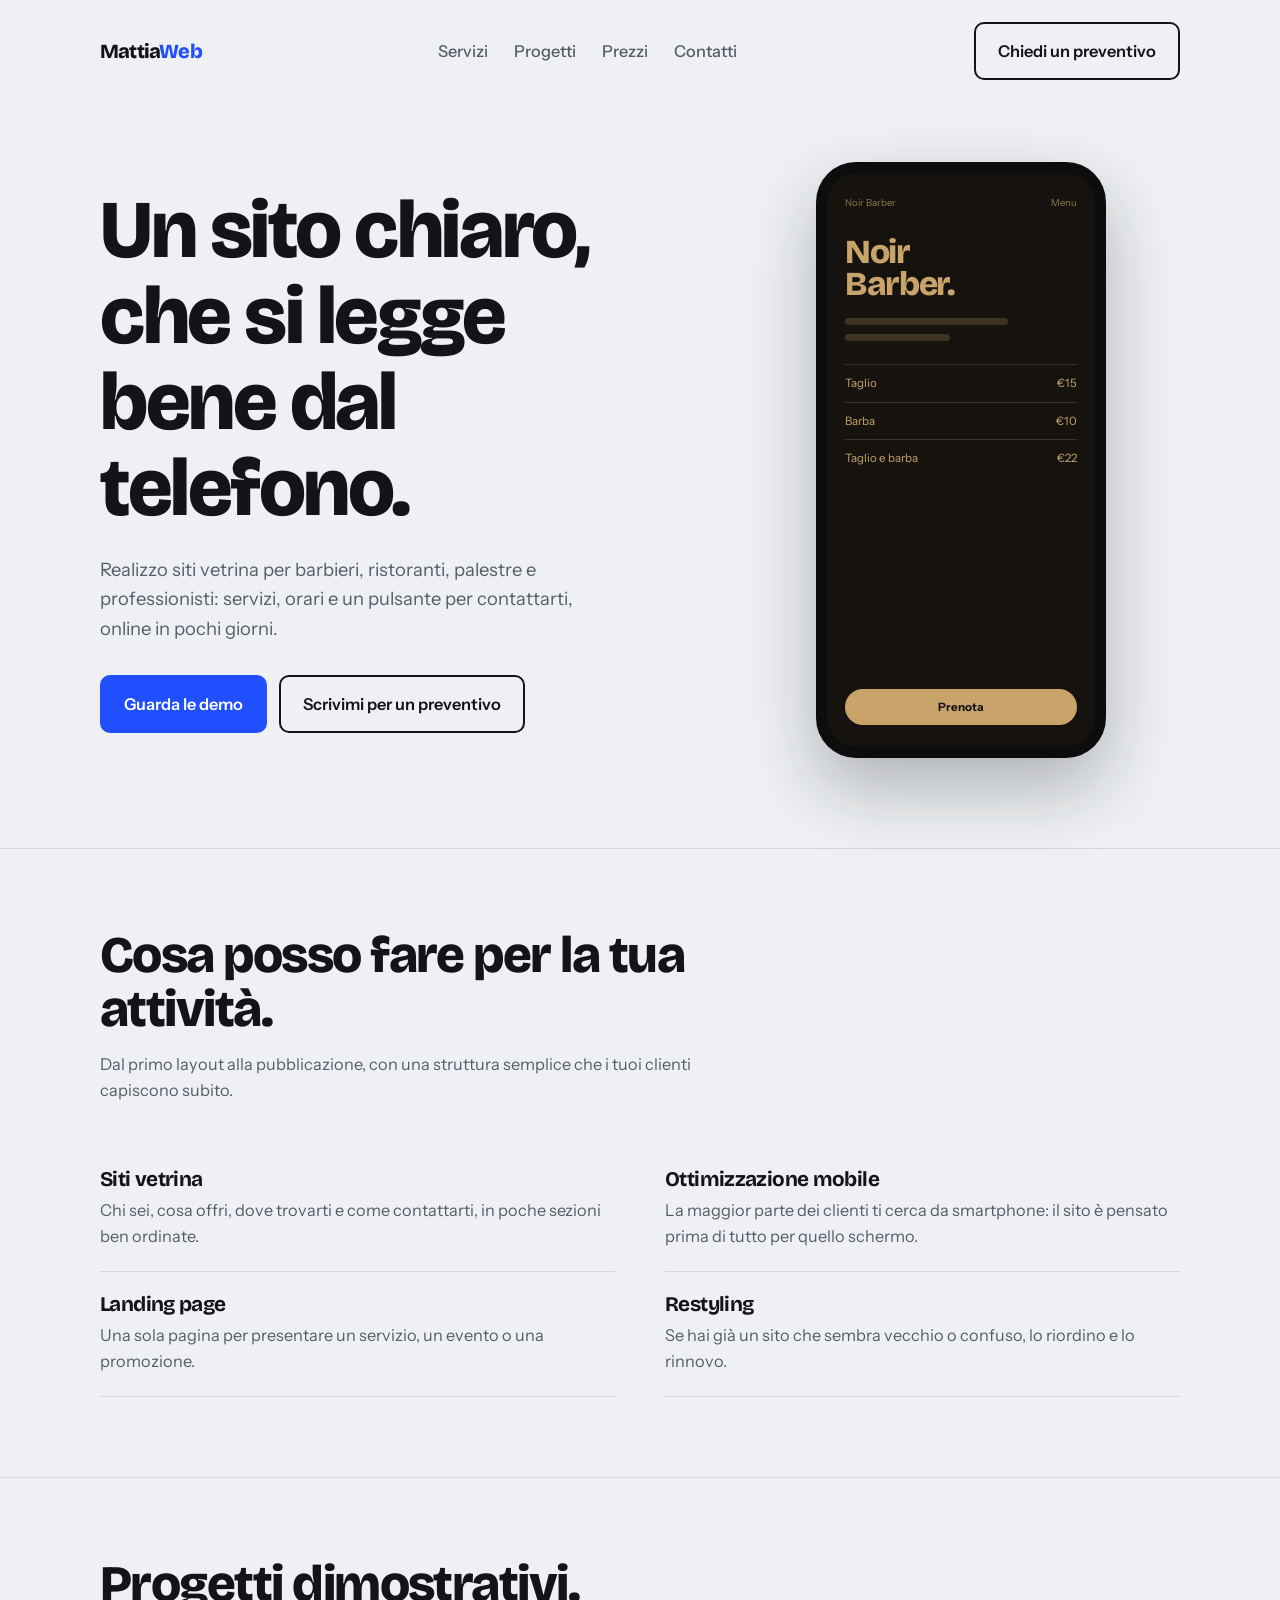
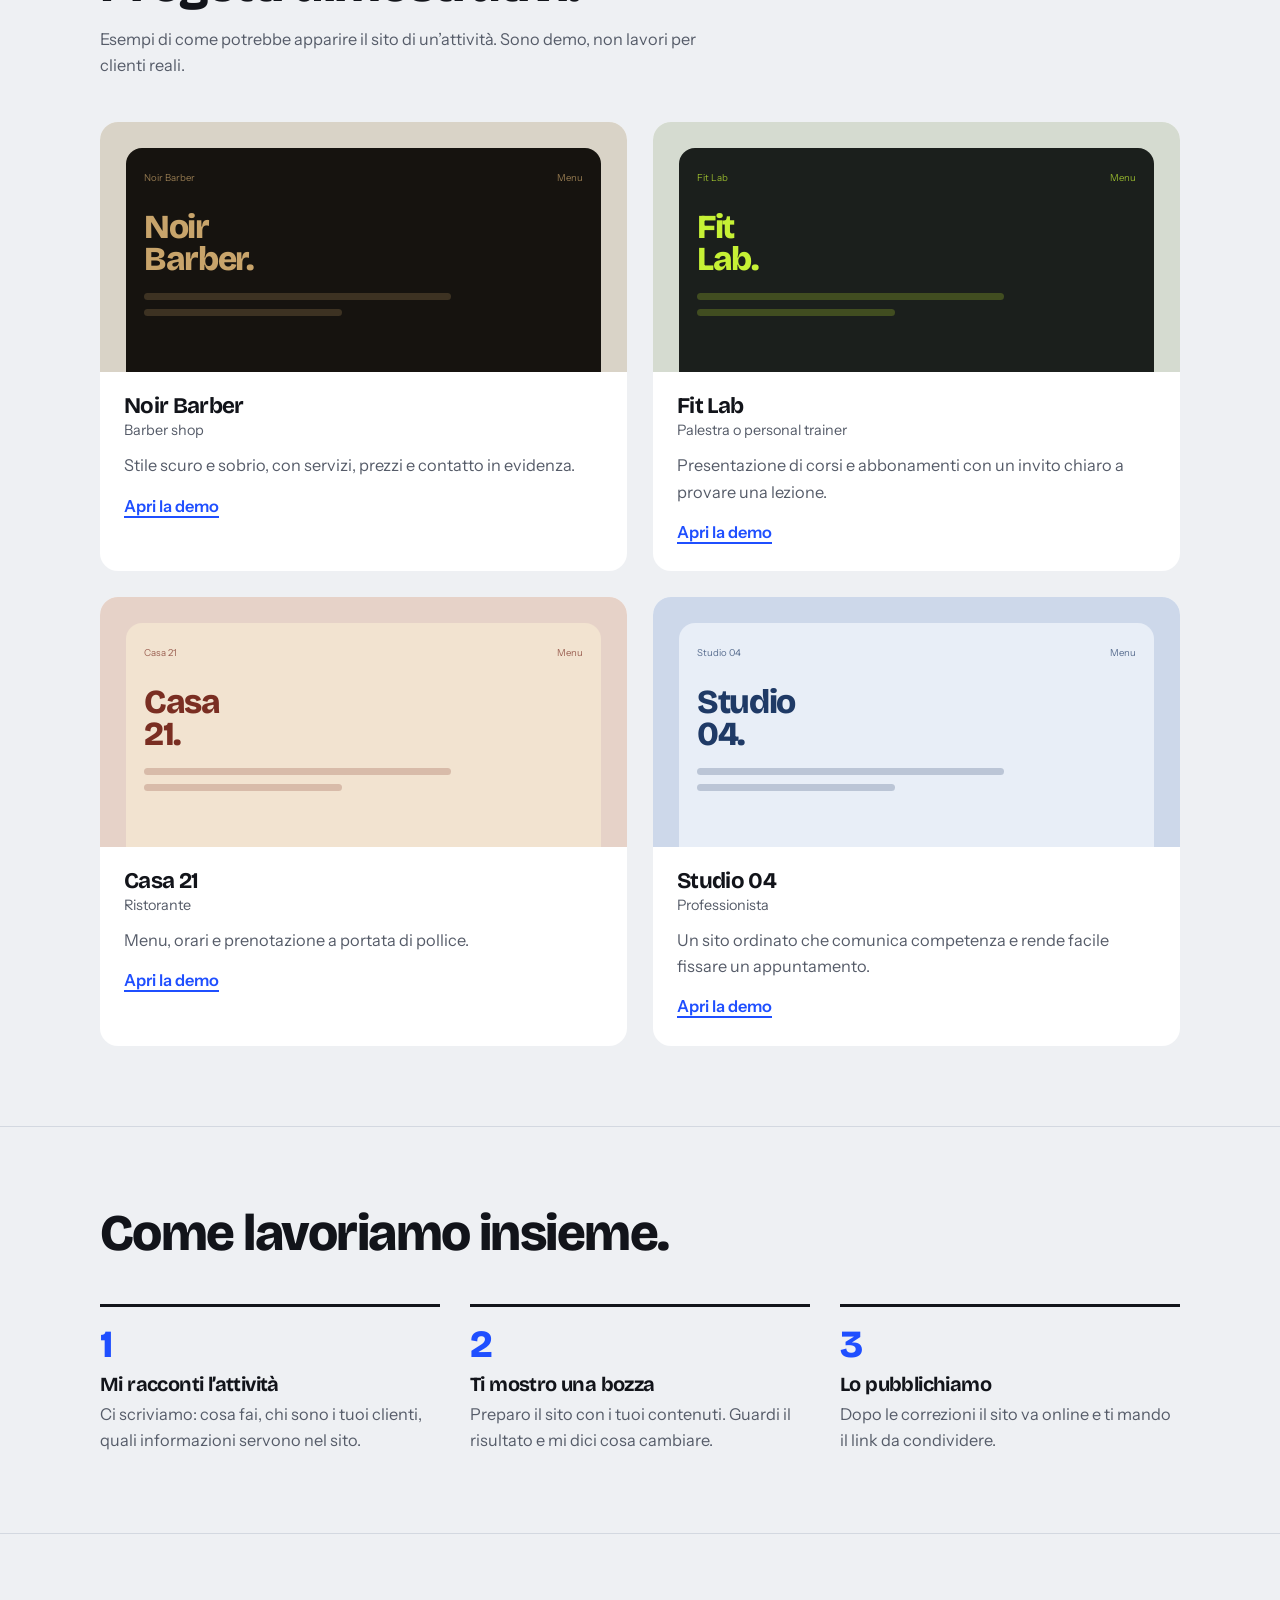
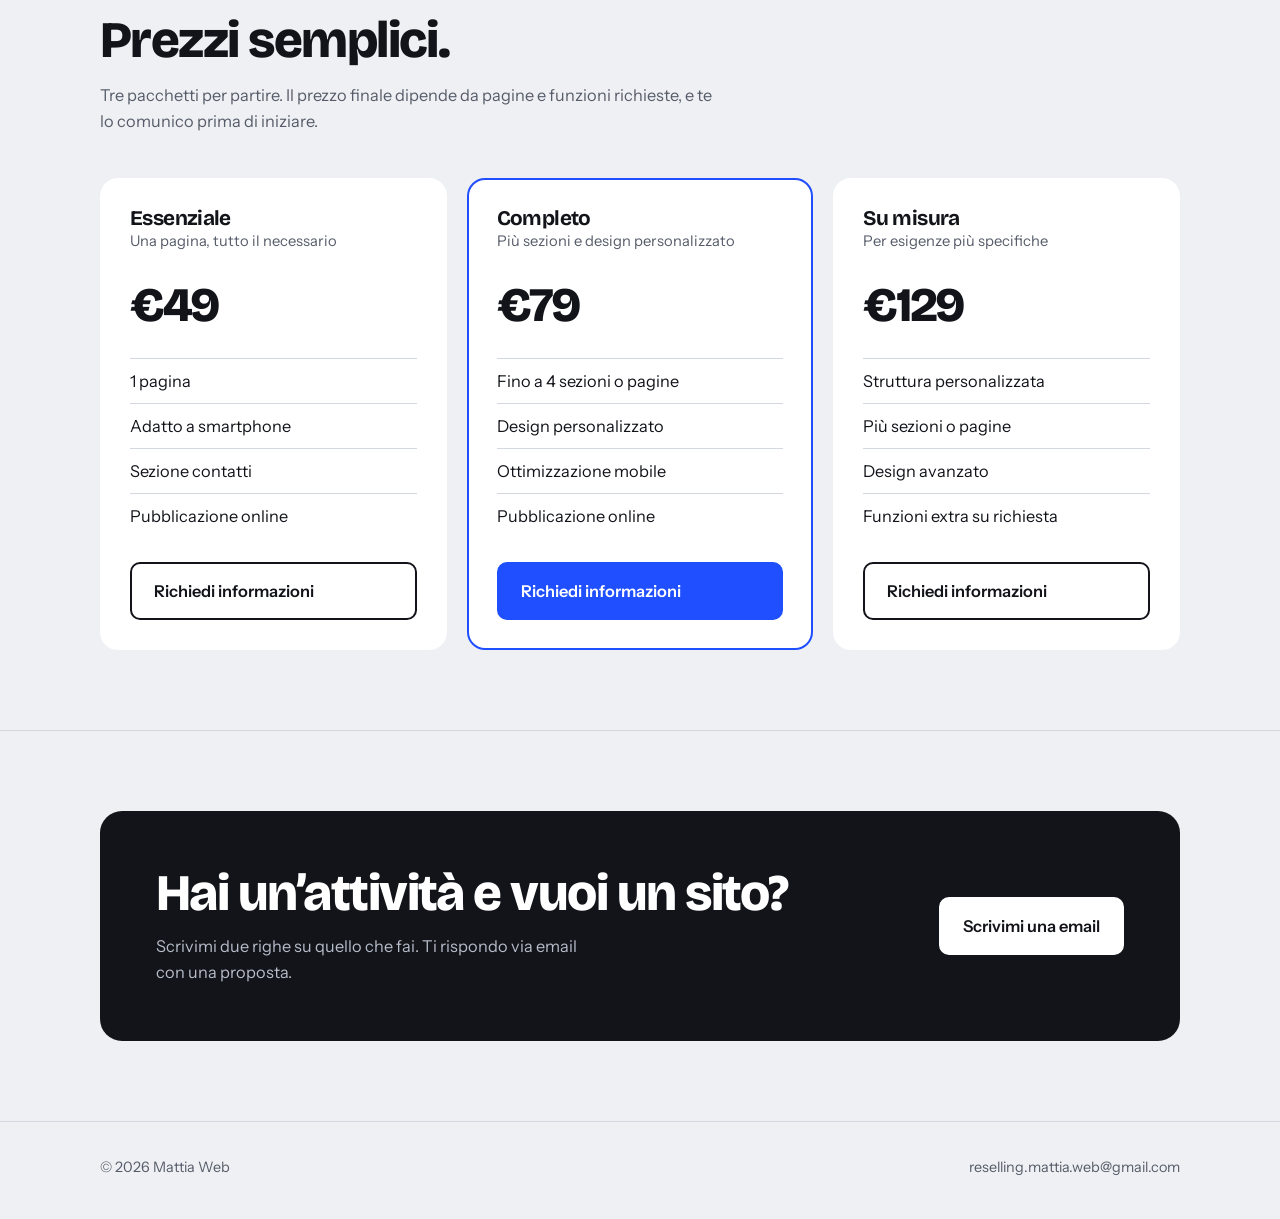
==== commit 97322923: "Replace demo text with links to demos" ====
--- a/index.html
+++ b/index.html
@@ -176,7 +176,7 @@
         <div class="info">
           <h3>Fit Lab</h3><div class="kind">Palestra o personal trainer</div>
           <p>Presentazione di corsi e abbonamenti con un invito chiaro a provare una lezione.</p>
-          <span class="soon">Demo in arrivo</span>
+          <a class="go" href="fit-lab.html">Apri la demo</a>
         </div>
       </article>
       <article class="proj">
@@ -187,7 +187,7 @@
         <div class="info">
           <h3>Casa 21</h3><div class="kind">Ristorante</div>
           <p>Menu, orari e prenotazione a portata di pollice.</p>
-          <span class="soon">Demo in arrivo</span>
+          <a class="go" href="casa-21.html">Apri la demo</a>
         </div>
       </article>
       <article class="proj">
@@ -198,7 +198,7 @@
         <div class="info">
           <h3>Studio 04</h3><div class="kind">Professionista</div>
           <p>Un sito ordinato che comunica competenza e rende facile fissare un appuntamento.</p>
-          <span class="soon">Demo in arrivo</span>
+          <a class="go" href="studio-04.html">Apri la demo</a>
         </div>
       </article>
     </div>
